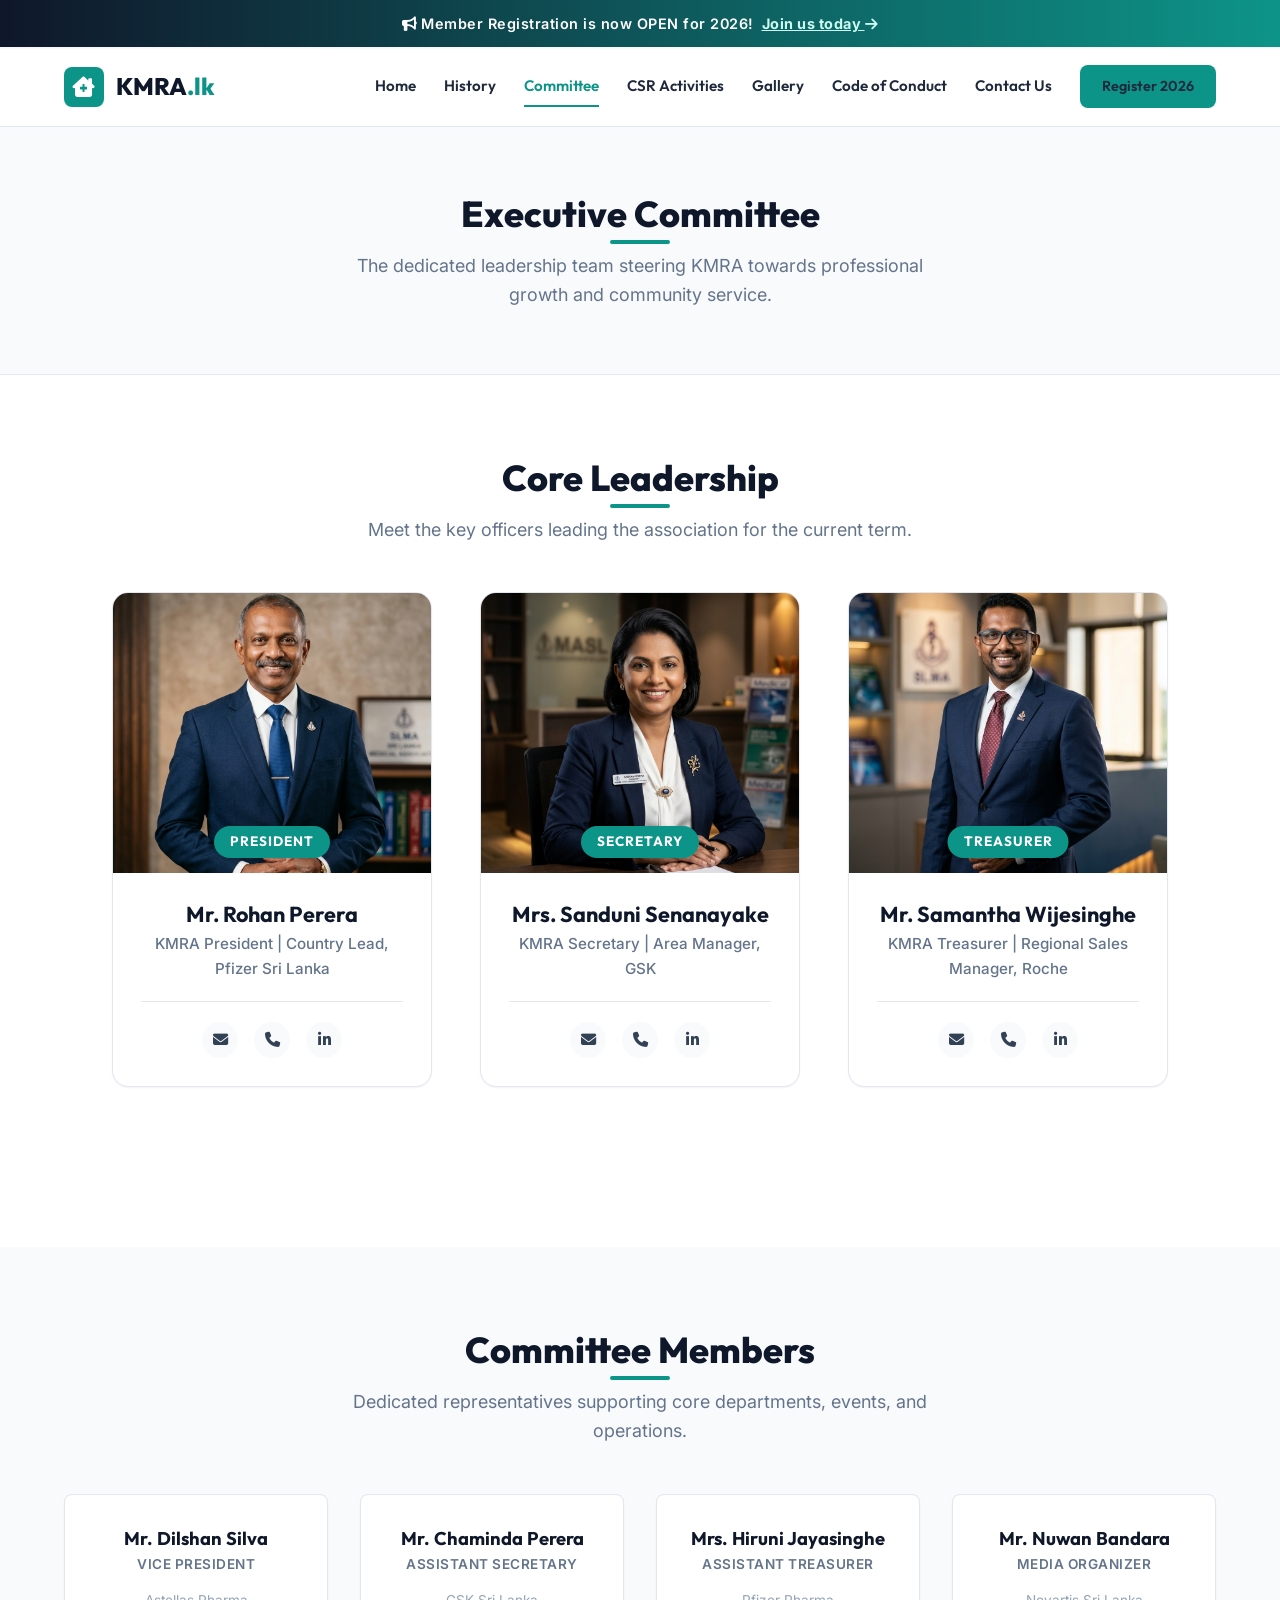
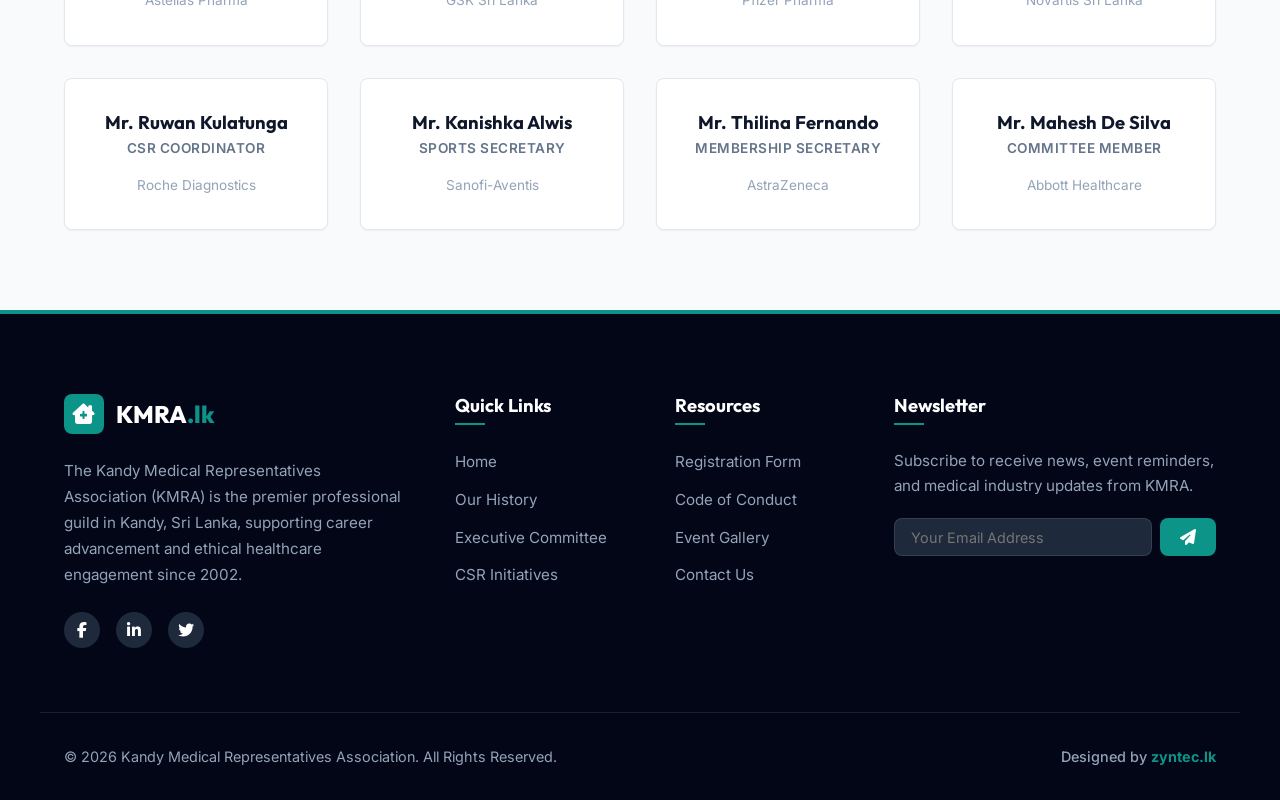
==== committee.html @ 83ea038f "initial upload" ====
<!DOCTYPE html>
<html lang="en">
<head>
  <meta charset="UTF-8">
  <meta name="viewport" content="width=device-width, initial-scale=1.0">
  <title>Executive Committee | Kandy Medical Representatives Association (KMRA)</title>
  <meta name="description" content="Meet the Executive Committee of the Kandy Medical Representatives Association (KMRA). Core leadership and committee members guiding our professional collective in 2026.">
  <!-- Stylesheets -->
  <link rel="stylesheet" href="css/style.css">
  <!-- FontAwesome Icons -->
  <link rel="stylesheet" href="https://cdnjs.cloudflare.com/ajax/libs/font-awesome/6.4.0/css/all.min.css">
</head>
<body>

  <!-- Top Announcement Banner -->
  <div class="announcement-banner">
    <span><i class="fa-solid fa-bullhorn"></i> Member Registration is now OPEN for 2026!</span>
    <a href="register.html">Join us today <i class="fa-solid fa-arrow-right"></i></a>
  </div>

  <!-- Global Header -->
  <header class="main-header">
    <div class="container header-container">
      <a href="index.html" class="logo" id="headerLogo">
        <div class="logo-icon">
          <i class="fa-solid fa-house-chimney-medical"></i>
        </div>
        <div class="logo-text">KMRA<span>.lk</span></div>
      </a>

      <!-- Desktop & Mobile Menu -->
      <button class="mobile-toggle" aria-label="Toggle Menu">
        <span></span>
        <span></span>
        <span></span>
      </button>

      <nav>
        <ul class="nav-links">
          <li><a href="index.html">Home</a></li>
          <li><a href="history.html">History</a></li>
          <li><a href="committee.html">Committee</a></li>
          <li><a href="csr.html">CSR Activities</a></li>
          <li><a href="gallery.html">Gallery</a></li>
          <li><a href="conduct.html">Code of Conduct</a></li>
          <li><a href="contact.html">Contact Us</a></li>
          <li><a href="register.html" class="btn btn-primary" style="padding: 0.5rem 1.25rem; font-size: 0.9rem;">Register 2026</a></li>
        </ul>
      </nav>
    </div>
  </header>

  <!-- Page Title Banner -->
  <section class="section section-bg" style="padding: 4rem 0; border-bottom: 1px solid var(--neutral-border);">
    <div class="container text-center reveal">
      <h1 class="section-title">Executive Committee</h1>
      <p class="section-subtitle" style="margin-bottom: 0;">The dedicated leadership team steering KMRA towards professional growth and community service.</p>
    </div>
  </section>

  <!-- Leadership Row (President, Secretary, Treasurer) -->
  <section class="section">
    <div class="container">
      <div class="text-center reveal">
        <h2 class="section-title">Core Leadership</h2>
        <p class="section-subtitle">Meet the key officers leading the association for the current term.</p>
      </div>

      <div class="leadership-row">
        <!-- President Card -->
        <div class="profile-card reveal">
          <div class="profile-img-container">
            <img src="images/president.png" alt="Mr. Rohan Perera - KMRA President">
            <span class="profile-role-badge">President</span>
          </div>
          <div class="profile-info">
            <h3 class="profile-name">Mr. Rohan Perera</h3>
            <p class="profile-title">KMRA President | Country Lead, Pfizer Sri Lanka</p>
            <div class="profile-contact-links">
              <a href="mailto:president@kmra.lk" aria-label="Email President"><i class="fa-solid fa-envelope"></i></a>
              <a href="tel:+94812345671" aria-label="Phone President"><i class="fa-solid fa-phone"></i></a>
              <a href="#" aria-label="LinkedIn President"><i class="fa-brands fa-linkedin-in"></i></a>
            </div>
          </div>
        </div>

        <!-- Secretary Card -->
        <div class="profile-card reveal" style="transition-delay: 0.15s;">
          <div class="profile-img-container">
            <img src="images/secretary.png" alt="Mrs. Sanduni Senanayake - KMRA Secretary">
            <span class="profile-role-badge">Secretary</span>
          </div>
          <div class="profile-info">
            <h3 class="profile-name">Mrs. Sanduni Senanayake</h3>
            <p class="profile-title">KMRA Secretary | Area Manager, GSK</p>
            <div class="profile-contact-links">
              <a href="mailto:secretary@kmra.lk" aria-label="Email Secretary"><i class="fa-solid fa-envelope"></i></a>
              <a href="tel:+94812345672" aria-label="Phone Secretary"><i class="fa-solid fa-phone"></i></a>
              <a href="#" aria-label="LinkedIn Secretary"><i class="fa-brands fa-linkedin-in"></i></a>
            </div>
          </div>
        </div>

        <!-- Treasurer Card -->
        <div class="profile-card reveal" style="transition-delay: 0.3s;">
          <div class="profile-img-container">
            <img src="images/treasurer.png" alt="Mr. Samantha Wijesinghe - KMRA Treasurer">
            <span class="profile-role-badge">Treasurer</span>
          </div>
          <div class="profile-info">
            <h3 class="profile-name">Mr. Samantha Wijesinghe</h3>
            <p class="profile-title">KMRA Treasurer | Regional Sales Manager, Roche</p>
            <div class="profile-contact-links">
              <a href="mailto:treasurer@kmra.lk" aria-label="Email Treasurer"><i class="fa-solid fa-envelope"></i></a>
              <a href="tel:+94812345673" aria-label="Phone Treasurer"><i class="fa-solid fa-phone"></i></a>
              <a href="#" aria-label="LinkedIn Treasurer"><i class="fa-brands fa-linkedin-in"></i></a>
            </div>
          </div>
        </div>
      </div>
    </div>
  </section>

  <!-- Committee Members Grid -->
  <section class="section section-bg">
    <div class="container">
      <div class="text-center reveal">
        <h2 class="section-title">Committee Members</h2>
        <p class="section-subtitle">Dedicated representatives supporting core departments, events, and operations.</p>
      </div>

      <div class="committee-grid">
        <!-- Card 1 -->
        <div class="committee-card reveal">
          <h4>Mr. Dilshan Silva</h4>
          <p>Vice President</p>
          <span class="c-company">Astellas Pharma</span>
        </div>
        <!-- Card 2 -->
        <div class="committee-card reveal" style="transition-delay: 0.05s;">
          <h4>Mr. Chaminda Perera</h4>
          <p>Assistant Secretary</p>
          <span class="c-company">GSK Sri Lanka</span>
        </div>
        <!-- Card 3 -->
        <div class="committee-card reveal" style="transition-delay: 0.1s;">
          <h4>Mrs. Hiruni Jayasinghe</h4>
          <p>Assistant Treasurer</p>
          <span class="c-company">Pfizer Pharma</span>
        </div>
        <!-- Card 4 -->
        <div class="committee-card reveal" style="transition-delay: 0.15s;">
          <h4>Mr. Nuwan Bandara</h4>
          <p>Media Organizer</p>
          <span class="c-company">Novartis Sri Lanka</span>
        </div>
        <!-- Card 5 -->
        <div class="committee-card reveal" style="transition-delay: 0.2s;">
          <h4>Mr. Ruwan Kulatunga</h4>
          <p>CSR Coordinator</p>
          <span class="c-company">Roche Diagnostics</span>
        </div>
        <!-- Card 6 -->
        <div class="committee-card reveal" style="transition-delay: 0.25s;">
          <h4>Mr. Kanishka Alwis</h4>
          <p>Sports Secretary</p>
          <span class="c-company">Sanofi-Aventis</span>
        </div>
        <!-- Card 7 -->
        <div class="committee-card reveal" style="transition-delay: 0.3s;">
          <h4>Mr. Thilina Fernando</h4>
          <p>Membership Secretary</p>
          <span class="c-company">AstraZeneca</span>
        </div>
        <!-- Card 8 -->
        <div class="committee-card reveal" style="transition-delay: 0.35s;">
          <h4>Mr. Mahesh De Silva</h4>
          <p>Committee Member</p>
          <span class="c-company">Abbott Healthcare</span>
        </div>
      </div>
    </div>
  </section>

  <!-- Global Footer -->
  <footer class="main-footer">
    <div class="container footer-grid">
      <div class="footer-about">
        <a href="index.html" class="logo">
          <div class="logo-icon">
            <i class="fa-solid fa-house-chimney-medical"></i>
          </div>
          <div class="logo-text">KMRA<span>.lk</span></div>
        </a>
        <p>The Kandy Medical Representatives Association (KMRA) is the premier professional guild in Kandy, Sri Lanka, supporting career advancement and ethical healthcare engagement since 2002.</p>
        <div class="social-links">
          <a href="#" aria-label="Facebook"><i class="fa-brands fa-facebook-f"></i></a>
          <a href="#" aria-label="LinkedIn"><i class="fa-brands fa-linkedin-in"></i></a>
          <a href="#" aria-label="Twitter"><i class="fa-brands fa-twitter"></i></a>
        </div>
      </div>

      <div class="footer-section">
        <h4 class="footer-heading">Quick Links</h4>
        <ul class="footer-links">
          <li><a href="index.html">Home</a></li>
          <li><a href="history.html">Our History</a></li>
          <li><a href="committee.html">Executive Committee</a></li>
          <li><a href="csr.html">CSR Initiatives</a></li>
        </ul>
      </div>

      <div class="footer-section">
        <h4 class="footer-heading">Resources</h4>
        <ul class="footer-links">
          <li><a href="register.html">Registration Form</a></li>
          <li><a href="conduct.html">Code of Conduct</a></li>
          <li><a href="gallery.html">Event Gallery</a></li>
          <li><a href="contact.html">Contact Us</a></li>
        </ul>
      </div>

      <div class="footer-newsletter">
        <h4 class="footer-heading">Newsletter</h4>
        <p>Subscribe to receive news, event reminders, and medical industry updates from KMRA.</p>
        <form id="newsletterForm" class="newsletter-form">
          <input type="email" placeholder="Your Email Address" required aria-label="Email Address">
          <button type="submit" aria-label="Subscribe"><i class="fa-solid fa-paper-plane"></i></button>
        </form>
      </div>
    </div>

    <div class="container footer-bottom">
      <p>&copy; 2026 Kandy Medical Representatives Association. All Rights Reserved.</p>
      <div class="designer-credit">
        Designed by <a href="https://zyntec.lk" target="_blank" rel="noopener noreferrer">zyntec.lk</a>
      </div>
    </div>
  </footer>

  <!-- Scripts -->
  <script src="js/main.js"></script>
</body>
</html>
---- css/style.css ----
/* ==========================================================================
   KMRA GLOBAL STYLESHEET (css/style.css)
   ========================================================================== */

/* 1. Google Fonts & Variables */
@import url('https://fonts.googleapis.com/css2?family=Inter:wght@300;400;500;600;700&family=Outfit:wght@400;500;600;700;800&display=swap');

:root {
  /* Color Tokens */
  --primary-navy: #0f172a;
  --primary-navy-light: #1e293b;
  --primary-navy-dark: #020617;
  --accent-teal: #0d9488;
  --accent-teal-hover: #0f766e;
  --accent-teal-light: #f0fdfa;
  --accent-teal-medium: #ccfbf1;
  --neutral-slate-dark: #334155;
  --neutral-slate-medium: #64748b;
  --neutral-slate-light: #94a3b8;
  --neutral-slate-bg: #f8fafc;
  --neutral-border: #e2e8f0;
  --white: #ffffff;
  --error: #ef4444;
  --success: #10b981;

  /* Typography */
  --font-heading: 'Outfit', -apple-system, BlinkMacSystemFont, "Segoe UI", Roboto, sans-serif;
  --font-body: 'Inter', -apple-system, BlinkMacSystemFont, "Segoe UI", Roboto, sans-serif;

  /* Shadow & Transitions */
  --shadow-sm: 0 1px 2px 0 rgba(0, 0, 0, 0.05);
  --shadow-md: 0 4px 6px -1px rgba(0, 0, 0, 0.1), 0 2px 4px -2px rgba(0, 0, 0, 0.1);
  --shadow-lg: 0 10px 15px -3px rgba(0, 0, 0, 0.1), 0 4px 6px -4px rgba(0, 0, 0, 0.1);
  --shadow-xl: 0 20px 25px -5px rgba(0, 0, 0, 0.1), 0 8px 10px -6px rgba(0, 0, 0, 0.1);
  --shadow-teal: 0 10px 15px -3px rgba(13, 148, 136, 0.15);
  --transition-fast: 0.2s cubic-bezier(0.4, 0, 0.2, 1);
  --transition-normal: 0.3s cubic-bezier(0.4, 0, 0.2, 1);
  --transition-slow: 0.5s cubic-bezier(0.4, 0, 0.2, 1);

  /* Layout */
  --max-width: 1200px;
  --header-height: 80px;
  --border-radius-sm: 0.375rem;
  --border-radius-md: 0.5rem;
  --border-radius-lg: 1rem;
  --border-radius-xl: 1.5rem;
}

/* 2. Resets & Base Styles */
*, *::before, *::after {
  box-sizing: border-box;
  margin: 0;
  padding: 0;
}

html {
  scroll-behavior: smooth;
  font-size: 16px;
  -webkit-text-size-adjust: 100%;
}

body {
  font-family: var(--font-body);
  color: var(--neutral-slate-dark);
  background-color: var(--white);
  line-height: 1.6;
  overflow-x: hidden;
}

h1, h2, h3, h4, h5, h6 {
  font-family: var(--font-heading);
  color: var(--primary-navy);
  font-weight: 700;
  line-height: 1.25;
}

a {
  color: inherit;
  text-decoration: none;
  transition: var(--transition-fast);
}

img {
  max-width: 100%;
  height: auto;
  display: block;
}

button, input, select, textarea {
  font-family: inherit;
  font-size: inherit;
  outline: none;
}

/* 3. Utility Classes */
.container {
  width: 100%;
  max-width: var(--max-width);
  margin-left: auto;
  margin-right: auto;
  padding-left: 1.5rem;
  padding-right: 1.5rem;
}

.section {
  padding: 5rem 0;
}

.section-bg {
  background-color: var(--neutral-slate-bg);
}

.text-center { text-align: center; }

.section-title {
  font-size: 2.25rem;
  font-weight: 800;
  margin-bottom: 1rem;
  position: relative;
  display: inline-block;
}

.section-title::after {
  content: '';
  position: absolute;
  bottom: -8px;
  left: 50%;
  transform: translateX(-50%);
  width: 60px;
  height: 4px;
  background-color: var(--accent-teal);
  border-radius: 2px;
}

.section-title.align-left {
  text-align: left;
  display: block;
}

.section-title.align-left::after {
  left: 0;
  transform: none;
}

.section-subtitle {
  font-size: 1.125rem;
  color: var(--neutral-slate-medium);
  max-width: 600px;
  margin: 0 auto 3rem;
  font-weight: 400;
}

.text-accent {
  color: var(--accent-teal);
}

/* Buttons */
.btn {
  display: inline-flex;
  align-items: center;
  justify-content: center;
  padding: 0.75rem 1.75rem;
  font-weight: 600;
  border-radius: var(--border-radius-md);
  border: 2px solid transparent;
  cursor: pointer;
  transition: all var(--transition-normal);
  font-family: var(--font-heading);
}

.btn-primary {
  background-color: var(--accent-teal);
  color: var(--white);
}

.btn-primary:hover {
  background-color: var(--accent-teal-hover);
  transform: translateY(-2px);
  box-shadow: var(--shadow-teal);
}

.btn-secondary {
  background-color: transparent;
  border-color: var(--accent-teal);
  color: var(--accent-teal);
}

.btn-secondary:hover {
  background-color: var(--accent-teal);
  color: var(--white);
  transform: translateY(-2px);
}

.btn-outline {
  background-color: transparent;
  border-color: var(--neutral-border);
  color: var(--primary-navy-light);
}

.btn-outline:hover {
  border-color: var(--accent-teal);
  color: var(--accent-teal);
  transform: translateY(-2px);
}

/* 4. Global Announcement Banner */
.announcement-banner {
  background: linear-gradient(90deg, var(--primary-navy) 0%, var(--accent-teal) 100%);
  color: var(--white);
  padding: 0.75rem 1.5rem;
  text-align: center;
  font-size: 0.9rem;
  font-weight: 600;
  position: relative;
  z-index: 1001;
  letter-spacing: 0.5px;
  box-shadow: var(--shadow-sm);
  display: flex;
  justify-content: center;
  align-items: center;
  gap: 0.5rem;
}

.announcement-banner a {
  text-decoration: underline;
  color: var(--accent-teal-medium);
  font-weight: 700;
  transition: opacity var(--transition-fast);
}

.announcement-banner a:hover {
  opacity: 0.85;
}

/* 5. Global Header & Navigation */
.main-header {
  height: var(--header-height);
  background-color: rgba(255, 255, 255, 0.85);
  backdrop-filter: blur(12px);
  -webkit-backdrop-filter: blur(12px);
  border-bottom: 1px solid var(--neutral-border);
  position: sticky;
  top: 0;
  z-index: 1000;
  transition: all var(--transition-normal);
}

.main-header.scrolled {
  height: 70px;
  background-color: rgba(255, 255, 255, 0.95);
  box-shadow: var(--shadow-md);
}

.header-container {
  display: flex;
  justify-content: space-between;
  align-items: center;
  height: 100%;
}

.logo {
  display: flex;
  align-items: center;
  gap: 0.75rem;
  font-family: var(--font-heading);
  font-weight: 800;
  font-size: 1.5rem;
  color: var(--primary-navy);
}

.logo-icon {
  background-color: var(--accent-teal);
  color: var(--white);
  width: 40px;
  height: 40px;
  border-radius: var(--border-radius-md);
  display: flex;
  align-items: center;
  justify-content: center;
  font-size: 1.25rem;
}

.logo-text span {
  color: var(--accent-teal);
}

.nav-links {
  display: flex;
  align-items: center;
  list-style: none;
  gap: 1.75rem;
  height: 100%;
}

.nav-links li {
  height: 100%;
  display: flex;
  align-items: center;
}

.nav-links a {
  font-family: var(--font-heading);
  font-weight: 600;
  color: var(--primary-navy-light);
  font-size: 0.95rem;
  position: relative;
  padding: 0.5rem 0;
}

.nav-links a:hover,
.nav-links a.active {
  color: var(--accent-teal);
}

.nav-links a::after {
  content: '';
  position: absolute;
  bottom: 0;
  left: 0;
  width: 0;
  height: 2px;
  background-color: var(--accent-teal);
  transition: width var(--transition-normal);
}

.nav-links a:hover::after,
.nav-links a.active::after {
  width: 100%;
}

/* Mobile Nav Styles */
.mobile-toggle {
  display: none;
  background: none;
  border: none;
  cursor: pointer;
  flex-direction: column;
  justify-content: space-between;
  width: 24px;
  height: 18px;
  z-index: 1002;
}

.mobile-toggle span {
  display: block;
  height: 2px;
  width: 100%;
  background-color: var(--primary-navy);
  border-radius: 1px;
  transition: all var(--transition-normal);
}

/* 6. Global Footer */
.main-footer {
  background-color: var(--primary-navy-dark);
  color: var(--neutral-slate-light);
  padding: 5rem 0 2rem;
  border-top: 4px solid var(--accent-teal);
}

.footer-grid {
  display: grid;
  grid-template-columns: 2fr 1fr 1fr 1.5fr;
  gap: 3rem;
  margin-bottom: 4rem;
}

.footer-about .logo {
  color: var(--white);
  margin-bottom: 1.5rem;
}

.footer-about p {
  line-height: 1.7;
  font-size: 0.95rem;
  margin-bottom: 1.5rem;
}

.footer-heading {
  color: var(--white);
  font-size: 1.15rem;
  margin-bottom: 1.5rem;
  position: relative;
  padding-bottom: 0.5rem;
}

.footer-heading::after {
  content: '';
  position: absolute;
  left: 0;
  bottom: 0;
  width: 30px;
  height: 2px;
  background-color: var(--accent-teal);
}

.footer-links {
  list-style: none;
}

.footer-links li {
  margin-bottom: 0.75rem;
}

.footer-links a {
  font-size: 0.95rem;
}

.footer-links a:hover {
  color: var(--white);
  padding-left: 5px;
}

.footer-contact li {
  display: flex;
  align-items: flex-start;
  gap: 0.75rem;
  margin-bottom: 1rem;
  font-size: 0.95rem;
}

.footer-contact li i {
  color: var(--accent-teal);
  margin-top: 4px;
}

.footer-newsletter p {
  font-size: 0.95rem;
  margin-bottom: 1.25rem;
}

.newsletter-form {
  display: flex;
  gap: 0.5rem;
}

.newsletter-form input {
  flex: 1;
  background-color: var(--primary-navy-light);
  border: 1px solid rgba(255, 255, 255, 0.1);
  color: var(--white);
  padding: 0.6rem 1rem;
  border-radius: var(--border-radius-md);
  font-size: 0.9rem;
}

.newsletter-form button {
  background-color: var(--accent-teal);
  border: none;
  color: var(--white);
  padding: 0 1.25rem;
  border-radius: var(--border-radius-md);
  cursor: pointer;
  transition: background-color var(--transition-fast);
}

.newsletter-form button:hover {
  background-color: var(--accent-teal-hover);
}

.footer-bottom {
  border-top: 1px solid rgba(255, 255, 255, 0.1);
  padding-top: 2rem;
  display: flex;
  justify-content: space-between;
  align-items: center;
  flex-wrap: wrap;
  gap: 1rem;
  font-size: 0.9rem;
}

.social-links {
  display: flex;
  gap: 1rem;
}

.social-links a {
  background-color: var(--primary-navy-light);
  color: var(--white);
  width: 36px;
  height: 36px;
  border-radius: 50%;
  display: flex;
  align-items: center;
  justify-content: center;
  transition: all var(--transition-fast);
}

.social-links a:hover {
  background-color: var(--accent-teal);
  transform: translateY(-3px);
}

.designer-credit {
  color: var(--neutral-slate-light);
  font-weight: 500;
}

.designer-credit a {
  color: var(--accent-teal);
  font-weight: 700;
  text-decoration: none;
}

.designer-credit a:hover {
  text-decoration: underline;
}

/* 7. Home Page Specific Styles */
/* Hero Section */
.hero {
  background: radial-gradient(circle at top right, var(--accent-teal-light) 0%, var(--white) 60%);
  padding: 6rem 0;
  overflow: hidden;
  position: relative;
}

.hero-grid {
  display: grid;
  grid-template-columns: 1.1fr 0.9fr;
  gap: 4rem;
  align-items: center;
}

.hero-content h1 {
  font-size: 3.5rem;
  font-weight: 800;
  line-height: 1.15;
  margin-bottom: 1.5rem;
}

.hero-content p {
  font-size: 1.25rem;
  color: var(--neutral-slate-medium);
  margin-bottom: 2.5rem;
  line-height: 1.6;
}

.hero-buttons {
  display: flex;
  gap: 1rem;
}

.hero-image-wrapper {
  position: relative;
  z-index: 1;
}

.hero-image-wrapper::before {
  content: '';
  position: absolute;
  top: 10%;
  left: 10%;
  width: 100%;
  height: 100%;
  background-color: var(--accent-teal-light);
  border-radius: var(--border-radius-xl);
  z-index: -1;
  transform: rotate(3deg);
}

.hero-image {
  border-radius: var(--border-radius-xl);
  box-shadow: var(--shadow-xl);
  border: 1px solid var(--neutral-border);
}

/* Stats Section */
.stats {
  background: linear-gradient(135deg, var(--primary-navy) 0%, var(--primary-navy-light) 100%);
  color: var(--white);
  padding: 4rem 0;
}

.stats-grid {
  display: grid;
  grid-template-columns: repeat(4, 1fr);
  gap: 2rem;
}

.stat-item {
  text-align: center;
  padding: 1.5rem;
}

.stat-number {
  font-family: var(--font-heading);
  font-size: 3.5rem;
  font-weight: 800;
  color: var(--accent-teal);
  margin-bottom: 0.5rem;
  display: block;
}

.stat-label {
  font-size: 1rem;
  color: var(--neutral-slate-light);
  font-weight: 500;
  text-transform: uppercase;
  letter-spacing: 1px;
}

/* Welcome Intro */
.welcome-section {
  text-align: center;
}

.welcome-content {
  max-width: 800px;
  margin: 0 auto;
  font-size: 1.15rem;
  line-height: 1.8;
  color: var(--neutral-slate-medium);
}

/* Quick Features */
.features-grid {
  display: grid;
  grid-template-columns: repeat(3, 1fr);
  gap: 2rem;
  margin-top: 2rem;
}

.feature-card {
  background-color: var(--white);
  border: 1px solid var(--neutral-border);
  padding: 2.5rem 2rem;
  border-radius: var(--border-radius-lg);
  box-shadow: var(--shadow-sm);
  transition: all var(--transition-normal);
}

.feature-card:hover {
  transform: translateY(-5px);
  box-shadow: var(--shadow-lg);
  border-color: var(--accent-teal);
}

.feature-icon {
  background-color: var(--accent-teal-light);
  color: var(--accent-teal);
  width: 60px;
  height: 60px;
  border-radius: var(--border-radius-md);
  display: flex;
  align-items: center;
  justify-content: center;
  font-size: 1.75rem;
  margin-bottom: 1.5rem;
}

.feature-card h3 {
  font-size: 1.35rem;
  margin-bottom: 1rem;
}

.feature-card p {
  color: var(--neutral-slate-medium);
  font-size: 0.95rem;
}

/* Section Teasers */
.teasers-grid {
  display: grid;
  grid-template-columns: repeat(2, 1fr);
  gap: 3rem;
}

.teaser-card {
  background-color: var(--white);
  border-radius: var(--border-radius-lg);
  overflow: hidden;
  box-shadow: var(--shadow-md);
  border: 1px solid var(--neutral-border);
  display: flex;
  flex-direction: column;
}

.teaser-img-placeholder {
  height: 220px;
  position: relative;
  display: flex;
  align-items: center;
  justify-content: center;
  overflow: hidden;
}

.teaser-img-placeholder svg {
  width: 100%;
  height: 100%;
}

.teaser-content {
  padding: 2rem;
  flex: 1;
  display: flex;
  flex-direction: column;
  justify-content: space-between;
}

.teaser-content h3 {
  font-size: 1.5rem;
  margin-bottom: 1rem;
}

.teaser-content p {
  color: var(--neutral-slate-medium);
  margin-bottom: 1.5rem;
  font-size: 1rem;
}

/* 8. History Page Styles */
/* Mission & Vision Section */
.mission-vision-grid {
  display: grid;
  grid-template-columns: 1fr 1fr;
  gap: 3rem;
  margin-bottom: 5rem;
}

.mv-card {
  background-color: var(--white);
  border-top: 5px solid var(--accent-teal);
  padding: 3rem;
  border-radius: var(--border-radius-lg);
  box-shadow: var(--shadow-md);
  position: relative;
}

.mv-card.vision-card {
  border-top-color: var(--primary-navy);
}

.mv-icon {
  position: absolute;
  top: -25px;
  right: 40px;
  width: 50px;
  height: 50px;
  background-color: var(--accent-teal);
  color: var(--white);
  border-radius: 50%;
  display: flex;
  align-items: center;
  justify-content: center;
  font-size: 1.25rem;
  box-shadow: var(--shadow-md);
}

.vision-card .mv-icon {
  background-color: var(--primary-navy);
}

.mv-card h3 {
  font-size: 1.75rem;
  margin-bottom: 1.25rem;
}

.mv-card p {
  color: var(--neutral-slate-medium);
  font-size: 1.05rem;
  line-height: 1.7;
}

/* Timeline Components */
.timeline-section {
  position: relative;
  max-width: 800px;
  margin: 0 auto;
  padding: 2rem 0;
}

.timeline-section::before {
  content: '';
  position: absolute;
  top: 0;
  bottom: 0;
  left: 50%;
  transform: translateX(-50%);
  width: 4px;
  background-color: var(--accent-teal-light);
  border-radius: 2px;
}

.timeline-item {
  position: relative;
  width: 50%;
  padding: 2rem 3rem;
  box-sizing: border-box;
}

.timeline-item:nth-child(odd) {
  left: 0;
  text-align: right;
}

.timeline-item:nth-child(even) {
  left: 50%;
  text-align: left;
}

.timeline-badge {
  position: absolute;
  top: 2.5rem;
  width: 20px;
  height: 20px;
  background-color: var(--white);
  border: 4px solid var(--accent-teal);
  border-radius: 50%;
  z-index: 2;
}

.timeline-item:nth-child(odd) .timeline-badge {
  right: -10px;
}

.timeline-item:nth-child(even) .timeline-badge {
  left: -10px;
}

.timeline-panel {
  background-color: var(--white);
  padding: 1.75rem;
  border-radius: var(--border-radius-lg);
  box-shadow: var(--shadow-md);
  border: 1px solid var(--neutral-border);
  transition: all var(--transition-normal);
}

.timeline-panel:hover {
  transform: translateY(-3px);
  border-color: var(--accent-teal);
  box-shadow: var(--shadow-lg);
}

.timeline-year {
  display: inline-block;
  background-color: var(--accent-teal-light);
  color: var(--accent-teal);
  font-family: var(--font-heading);
  font-weight: 800;
  padding: 0.25rem 0.75rem;
  border-radius: var(--border-radius-sm);
  font-size: 1.15rem;
  margin-bottom: 0.75rem;
}

.timeline-panel h4 {
  font-size: 1.25rem;
  margin-bottom: 0.5rem;
}

.timeline-panel p {
  color: var(--neutral-slate-medium);
  font-size: 0.95rem;
  line-height: 1.6;
}

/* 9. Committee Page Styles */
/* Leadership cards */
.leadership-row {
  display: flex;
  justify-content: center;
  gap: 3rem;
  margin-bottom: 5rem;
  flex-wrap: wrap;
}

.profile-card {
  background-color: var(--white);
  border: 1px solid var(--neutral-border);
  border-radius: var(--border-radius-lg);
  overflow: hidden;
  box-shadow: var(--shadow-sm);
  transition: all var(--transition-normal);
  width: 320px;
  text-align: center;
}

.profile-card:hover {
  transform: translateY(-5px);
  box-shadow: var(--shadow-xl);
  border-color: var(--accent-teal);
}

.profile-img-container {
  height: 280px;
  overflow: hidden;
  position: relative;
  background-color: var(--neutral-slate-bg);
}

.profile-img-container img {
  width: 100%;
  height: 100%;
  object-fit: cover;
  transition: transform var(--transition-slow);
}

.profile-card:hover .profile-img-container img {
  transform: scale(1.05);
}

.profile-role-badge {
  position: absolute;
  bottom: 15px;
  left: 50%;
  transform: translateX(-50%);
  background-color: var(--accent-teal);
  color: var(--white);
  font-family: var(--font-heading);
  font-weight: 700;
  font-size: 0.85rem;
  padding: 0.35rem 1rem;
  border-radius: 50px;
  text-transform: uppercase;
  letter-spacing: 1px;
  box-shadow: var(--shadow-md);
}

.profile-info {
  padding: 1.75rem;
}

.profile-name {
  font-size: 1.35rem;
  font-weight: 700;
  margin-bottom: 0.25rem;
}

.profile-title {
  color: var(--neutral-slate-medium);
  font-size: 0.95rem;
  margin-bottom: 1.25rem;
  font-weight: 500;
}

.profile-contact-links {
  display: flex;
  justify-content: center;
  gap: 1rem;
  border-top: 1px solid var(--neutral-border);
  padding-top: 1.25rem;
}

.profile-contact-links a {
  width: 36px;
  height: 36px;
  background-color: var(--neutral-slate-bg);
  border-radius: 50%;
  display: flex;
  align-items: center;
  justify-content: center;
  color: var(--neutral-slate-dark);
  font-size: 0.95rem;
}

.profile-contact-links a:hover {
  background-color: var(--accent-teal);
  color: var(--white);
}

/* Regular Committee Members */
.committee-section-title {
  border-top: 1px solid var(--neutral-border);
  padding-top: 4rem;
  margin-bottom: 3rem;
}

.committee-grid {
  display: grid;
  grid-template-columns: repeat(4, 1fr);
  gap: 2rem;
}

.committee-card {
  background-color: var(--white);
  border: 1px solid var(--neutral-border);
  padding: 2rem 1.5rem;
  border-radius: var(--border-radius-md);
  text-align: center;
  box-shadow: var(--shadow-sm);
  transition: all var(--transition-normal);
}

.committee-card:hover {
  border-color: var(--accent-teal);
  box-shadow: var(--shadow-md);
  transform: translateY(-2px);
}

.committee-card h4 {
  font-size: 1.15rem;
  margin-bottom: 0.25rem;
}

.committee-card p {
  color: var(--neutral-slate-medium);
  font-size: 0.85rem;
  font-weight: 600;
  text-transform: uppercase;
  letter-spacing: 0.5px;
  margin-bottom: 0.75rem;
}

.committee-card .c-company {
  color: var(--neutral-slate-light);
  font-size: 0.85rem;
  font-weight: 400;
  text-transform: none;
  letter-spacing: 0;
}

/* 10. Registration Page Styles */
.reg-instruction-box {
  background-color: var(--white);
  border-left: 4px solid var(--accent-teal);
  padding: 2rem 2.5rem;
  border-radius: var(--border-radius-md);
  box-shadow: var(--shadow-md);
  margin-bottom: 3.5rem;
}

.reg-instruction-box h3 {
  margin-bottom: 1rem;
}

.reg-instruction-box ul {
  padding-left: 1.5rem;
  margin-bottom: 1.5rem;
}

.reg-instruction-box li {
  margin-bottom: 0.5rem;
}

.form-iframe-container {
  position: relative;
  width: 100%;
  max-width: 850px;
  margin: 0 auto;
  background-color: var(--white);
  border: 1px solid var(--neutral-border);
  border-radius: var(--border-radius-lg);
  box-shadow: var(--shadow-lg);
  overflow: hidden;
  min-height: 800px;
}

.form-iframe-container iframe {
  width: 100%;
  height: 800px;
  border: none;
  display: block;
}

.iframe-fallback {
  padding: 4rem 2rem;
  text-align: center;
}

.iframe-fallback-icon {
  font-size: 3rem;
  color: var(--accent-teal);
  margin-bottom: 1.5rem;
}

.iframe-fallback h4 {
  font-size: 1.5rem;
  margin-bottom: 1rem;
}

.iframe-fallback p {
  color: var(--neutral-slate-medium);
  max-width: 500px;
  margin: 0 auto 2rem;
}

/* 11. CSR Activities Page Styles */
.csr-grid {
  display: grid;
  grid-template-columns: repeat(2, 1fr);
  gap: 3rem;
}

.csr-card {
  background-color: var(--white);
  border-radius: var(--border-radius-lg);
  overflow: hidden;
  box-shadow: var(--shadow-md);
  border: 1px solid var(--neutral-border);
  display: flex;
  flex-direction: column;
  transition: all var(--transition-normal);
}

.csr-card:hover {
  transform: translateY(-5px);
  box-shadow: var(--shadow-xl);
  border-color: var(--accent-teal);
}

.csr-img-box {
  height: 260px;
  overflow: hidden;
  background-color: var(--neutral-slate-bg);
}

.csr-img-box img {
  width: 100%;
  height: 100%;
  object-fit: cover;
  transition: transform var(--transition-slow);
}

.csr-card:hover .csr-img-box img {
  transform: scale(1.05);
}

.csr-info {
  padding: 2.25rem;
  flex: 1;
  display: flex;
  flex-direction: column;
  justify-content: space-between;
}

.csr-meta {
  display: flex;
  gap: 1.5rem;
  font-size: 0.85rem;
  color: var(--neutral-slate-medium);
  margin-bottom: 0.75rem;
  font-weight: 500;
}

.csr-meta span {
  display: flex;
  align-items: center;
  gap: 0.4rem;
}

.csr-meta i {
  color: var(--accent-teal);
}

.csr-info h3 {
  font-size: 1.5rem;
  margin-bottom: 1rem;
}

.csr-info p {
  color: var(--neutral-slate-medium);
  font-size: 0.95rem;
  line-height: 1.6;
  margin-bottom: 1.5rem;
}

.csr-impact-badge {
  display: inline-flex;
  align-items: center;
  gap: 0.5rem;
  background-color: var(--accent-teal-light);
  color: var(--accent-teal);
  padding: 0.5rem 1rem;
  border-radius: var(--border-radius-sm);
  font-size: 0.9rem;
  font-weight: 700;
  align-self: flex-start;
}

/* 12. Contact Us Page Styles */
.contact-layout {
  display: grid;
  grid-template-columns: 1fr 1.5fr;
  gap: 4rem;
}

.contacts-sidebar {
  display: flex;
  flex-direction: column;
  gap: 2.5rem;
}

.contact-card-executive {
  background-color: var(--white);
  border: 1px solid var(--neutral-border);
  padding: 2rem;
  border-radius: var(--border-radius-lg);
  box-shadow: var(--shadow-sm);
  position: relative;
  overflow: hidden;
}

.contact-card-executive::before {
  content: '';
  position: absolute;
  top: 0;
  left: 0;
  width: 4px;
  height: 100%;
  background-color: var(--accent-teal);
}

.contact-card-executive h4 {
  font-size: 1.25rem;
  margin-bottom: 0.25rem;
}

.contact-card-executive .c-role {
  color: var(--accent-teal);
  font-family: var(--font-heading);
  font-weight: 700;
  font-size: 0.85rem;
  text-transform: uppercase;
  letter-spacing: 0.5px;
  display: block;
  margin-bottom: 1.25rem;
}

.contact-details-list {
  list-style: none;
}

.contact-details-list li {
  display: flex;
  align-items: center;
  gap: 0.75rem;
  margin-bottom: 0.75rem;
  font-size: 0.95rem;
}

.contact-details-list li i {
  color: var(--neutral-slate-medium);
  width: 16px;
}

.contact-details-list a:hover {
  color: var(--accent-teal);
  text-decoration: underline;
}

/* General Inquiry Form */
.inquiry-form-card {
  background-color: var(--white);
  border: 1px solid var(--neutral-border);
  padding: 3rem;
  border-radius: var(--border-radius-lg);
  box-shadow: var(--shadow-md);
}

.inquiry-form-card h3 {
  font-size: 1.75rem;
  margin-bottom: 1.5rem;
}

.form-group-row {
  display: grid;
  grid-template-columns: 1fr 1fr;
  gap: 1.5rem;
  margin-bottom: 1.5rem;
}

.form-group {
  margin-bottom: 1.5rem;
}

.form-group label {
  display: block;
  font-weight: 600;
  font-size: 0.9rem;
  margin-bottom: 0.5rem;
  color: var(--primary-navy-light);
}

.form-control {
  width: 100%;
  border: 1px solid var(--neutral-border);
  background-color: var(--neutral-slate-bg);
  padding: 0.75rem 1rem;
  border-radius: var(--border-radius-md);
  font-family: var(--font-body);
  font-size: 0.95rem;
  color: var(--neutral-slate-dark);
  transition: all var(--transition-fast);
}

.form-control:focus {
  border-color: var(--accent-teal);
  background-color: var(--white);
  box-shadow: 0 0 0 3px rgba(13, 148, 136, 0.1);
}

textarea.form-control {
  resize: vertical;
  min-height: 150px;
}

/* Map Section */
.map-section-wrapper {
  margin-top: 5rem;
  border-radius: var(--border-radius-lg);
  overflow: hidden;
  box-shadow: var(--shadow-lg);
  border: 1px solid var(--neutral-border);
}

.map-container {
  height: 450px;
  position: relative;
  background-color: var(--neutral-slate-bg);
}

.map-container iframe {
  width: 100%;
  height: 100%;
  border: none;
  display: block;
}

/* 13. Gallery Page Styles */
.gallery-filter-bar {
  display: flex;
  justify-content: center;
  gap: 1rem;
  margin-bottom: 3rem;
  flex-wrap: wrap;
}

.gallery-filter-btn {
  background: none;
  border: 1px solid var(--neutral-border);
  padding: 0.5rem 1.5rem;
  border-radius: 50px;
  cursor: pointer;
  font-family: var(--font-heading);
  font-weight: 600;
  font-size: 0.9rem;
  color: var(--neutral-slate-medium);
  transition: all var(--transition-fast);
}

.gallery-filter-btn:hover,
.gallery-filter-btn.active {
  background-color: var(--accent-teal);
  color: var(--white);
  border-color: var(--accent-teal);
}

.gallery-grid {
  display: grid;
  grid-template-columns: repeat(3, 1fr);
  gap: 2rem;
}

.gallery-card {
  background-color: var(--white);
  border-radius: var(--border-radius-lg);
  overflow: hidden;
  box-shadow: var(--shadow-sm);
  border: 1px solid var(--neutral-border);
  transition: all var(--transition-normal);
  opacity: 1;
  transform: scale(1);
}

.gallery-card.hidden {
  display: none;
}

.gallery-card:hover {
  transform: translateY(-5px);
  box-shadow: var(--shadow-xl);
  border-color: var(--accent-teal);
}

.gallery-img-box {
  height: 240px;
  overflow: hidden;
  position: relative;
  background-color: var(--neutral-slate-bg);
}

.gallery-img-box img {
  width: 100%;
  height: 100%;
  object-fit: cover;
  transition: transform var(--transition-slow);
}

.gallery-card:hover .gallery-img-box img {
  transform: scale(1.05);
}

.gallery-overlay {
  position: absolute;
  top: 0;
  left: 0;
  width: 100%;
  height: 100%;
  background: linear-gradient(to top, rgba(15, 23, 42, 0.8) 0%, rgba(15, 23, 42, 0) 70%);
  opacity: 0;
  transition: opacity var(--transition-normal);
  display: flex;
  align-items: flex-end;
  padding: 1.5rem;
}

.gallery-card:hover .gallery-overlay {
  opacity: 1;
}

.gallery-overlay h4 {
  color: var(--white);
  font-size: 1.15rem;
}

.gallery-info {
  padding: 1.5rem;
}

.gallery-info h4 {
  font-size: 1.15rem;
  margin-bottom: 0.5rem;
}

.gallery-info p {
  color: var(--neutral-slate-medium);
  font-size: 0.85rem;
}

.gallery-category-badge {
  display: inline-block;
  background-color: var(--accent-teal-light);
  color: var(--accent-teal);
  font-size: 0.75rem;
  font-weight: 700;
  padding: 0.25rem 0.5rem;
  border-radius: var(--border-radius-sm);
  margin-bottom: 0.75rem;
  text-transform: uppercase;
  letter-spacing: 0.5px;
}

/* Custom SVG vectors fallback */
.svg-pattern-placeholder {
  width: 100%;
  height: 100%;
  display: flex;
  flex-direction: column;
  align-items: center;
  justify-content: center;
  background: linear-gradient(135deg, var(--primary-navy-light) 0%, var(--accent-teal-hover) 100%);
  color: var(--white);
  padding: 2rem;
  text-align: center;
}

.svg-pattern-placeholder i {
  font-size: 3rem;
  margin-bottom: 1rem;
  opacity: 0.85;
}

.svg-pattern-placeholder span {
  font-family: var(--font-heading);
  font-weight: 700;
  font-size: 1.25rem;
}

/* 14. Conduct / Resources Page Styles */
.conduct-intro {
  background-color: var(--white);
  border: 1px solid var(--neutral-border);
  padding: 3rem;
  border-radius: var(--border-radius-lg);
  box-shadow: var(--shadow-md);
  margin-bottom: 4rem;
}

.conduct-intro h3 {
  font-size: 1.75rem;
  margin-bottom: 1rem;
}

.conduct-grid {
  display: grid;
  grid-template-columns: 2fr 1fr;
  gap: 4rem;
}

.conduct-principles {
  display: flex;
  flex-direction: column;
  gap: 2.5rem;
}

.principle-item {
  display: flex;
  gap: 1.5rem;
}

.principle-number {
  background-color: var(--accent-teal-light);
  color: var(--accent-teal);
  width: 50px;
  height: 50px;
  border-radius: 50%;
  display: flex;
  align-items: center;
  justify-content: center;
  font-family: var(--font-heading);
  font-weight: 800;
  font-size: 1.25rem;
  flex-shrink: 0;
  box-shadow: var(--shadow-sm);
}

.principle-content h4 {
  font-size: 1.25rem;
  margin-bottom: 0.5rem;
}

.principle-content p {
  color: var(--neutral-slate-medium);
  font-size: 0.95rem;
  line-height: 1.6;
}

.resources-sidebar {
  background-color: var(--white);
  border: 1px solid var(--neutral-border);
  padding: 2.5rem 2rem;
  border-radius: var(--border-radius-lg);
  box-shadow: var(--shadow-md);
  align-self: flex-start;
}

.resources-sidebar h3 {
  font-size: 1.5rem;
  margin-bottom: 1.5rem;
  border-bottom: 2px solid var(--accent-teal);
  padding-bottom: 0.5rem;
}

.resource-list {
  list-style: none;
}

.resource-item {
  display: flex;
  align-items: center;
  justify-content: space-between;
  padding: 1rem 0;
  border-bottom: 1px solid var(--neutral-border);
}

.resource-item:last-child {
  border-bottom: none;
}

.resource-info {
  display: flex;
  align-items: center;
  gap: 0.75rem;
}

.resource-info i {
  color: var(--accent-teal);
  font-size: 1.5rem;
}

.resource-title {
  font-weight: 600;
  font-size: 0.95rem;
  display: block;
  color: var(--primary-navy-light);
}

.resource-size {
  font-size: 0.75rem;
  color: var(--neutral-slate-medium);
}

.resource-download-btn {
  color: var(--neutral-slate-medium);
  font-size: 1.15rem;
  transition: color var(--transition-fast);
}

.resource-download-btn:hover {
  color: var(--accent-teal);
}

/* 15. Scroll-triggered Reveal Animations */
.reveal {
  position: relative;
  opacity: 0;
  transform: translateY(30px);
  transition: all var(--transition-slow);
}

.reveal.active {
  opacity: 1;
  transform: translateY(0);
}

/* 16. Media Queries & Responsive Styling */
@media (max-width: 1024px) {
  .hero-content h1 {
    font-size: 3rem;
  }
  .features-grid {
    grid-template-columns: repeat(2, 1fr);
  }
  .features-grid .feature-card:last-child {
    grid-column: span 2;
  }
  .committee-grid {
    grid-template-columns: repeat(3, 1fr);
  }
  .gallery-grid {
    grid-template-columns: repeat(2, 1fr);
  }
}

@media (max-width: 768px) {
  :root {
    --header-height: 70px;
  }

  .section {
    padding: 3.5rem 0;
  }

  .section-title {
    font-size: 1.85rem;
  }

  /* Header mobile navigation */
  .mobile-toggle {
    display: flex;
  }

  .nav-links {
    position: fixed;
    top: var(--header-height);
    right: -100%;
    width: 280px;
    height: calc(100vh - var(--header-height));
    background-color: var(--white);
    border-left: 1px solid var(--neutral-border);
    flex-direction: column;
    align-items: flex-start;
    padding: 2rem 2.5rem;
    gap: 1.5rem;
    transition: right var(--transition-normal);
    box-shadow: var(--shadow-xl);
  }

  .nav-links.active {
    right: 0;
  }

  .nav-links li {
    width: 100%;
    height: auto;
  }

  .nav-links a {
    font-size: 1.1rem;
    width: 100%;
    padding: 0.5rem 0;
  }

  .nav-links a::after {
    display: none;
  }

  /* Hamburger transform when menu is active */
  .mobile-toggle.active span:nth-child(1) {
    transform: rotate(45deg) translate(5px, 5px);
  }

  .mobile-toggle.active span:nth-child(2) {
    opacity: 0;
  }

  .mobile-toggle.active span:nth-child(3) {
    transform: rotate(-45deg) translate(6px, -6px);
  }

  /* Hero Section */
  .hero {
    padding: 4rem 0;
  }

  .hero-grid {
    grid-template-columns: 1fr;
    gap: 3rem;
  }

  .hero-content {
    text-align: center;
  }

  .hero-content h1 {
    font-size: 2.5rem;
  }

  .hero-buttons {
    justify-content: center;
  }

  .hero-image-wrapper {
    max-width: 500px;
    margin: 0 auto;
  }

  /* Footer Section */
  .footer-grid {
    grid-template-columns: 1fr 1fr;
    gap: 2rem;
  }

  .footer-about {
    grid-column: span 2;
  }

  .footer-newsletter {
    grid-column: span 2;
  }

  /* Home Page Elements */
  .stats-grid {
    grid-template-columns: repeat(2, 1fr);
  }

  .features-grid {
    grid-template-columns: 1fr;
  }

  .features-grid .feature-card:last-child {
    grid-column: span 1;
  }

  .teasers-grid {
    grid-template-columns: 1fr;
    gap: 2rem;
  }

  /* Timeline */
  .timeline-section::before {
    left: 20px;
  }

  .timeline-item {
    width: 100%;
    padding: 1.5rem 1rem 1.5rem 3rem;
  }

  .timeline-item:nth-child(odd) {
    text-align: left;
  }

  .timeline-item:nth-child(odd) .timeline-badge,
  .timeline-item:nth-child(even) .timeline-badge {
    left: 10px;
    right: auto;
  }

  .timeline-item:nth-child(even) {
    left: 0;
  }

  /* Mission & Vision */
  .mission-vision-grid {
    grid-template-columns: 1fr;
    gap: 2rem;
  }

  /* Committee */
  .committee-grid {
    grid-template-columns: repeat(2, 1fr);
  }

  /* CSR Grid */
  .csr-grid {
    grid-template-columns: 1fr;
    gap: 2rem;
  }

  /* Contact page */
  .contact-layout {
    grid-template-columns: 1fr;
    gap: 3rem;
  }

  .inquiry-form-card {
    padding: 2rem;
  }

  /* Gallery grid */
  .gallery-grid {
    grid-template-columns: 1fr;
  }

  /* Conduct grid */
  .conduct-grid {
    grid-template-columns: 1fr;
    gap: 3rem;
  }
}

@media (max-width: 480px) {
  .stats-grid {
    grid-template-columns: 1fr;
  }

  .stat-number {
    font-size: 2.75rem;
  }

  .footer-grid {
    grid-template-columns: 1fr;
  }

  .footer-about,
  .footer-newsletter {
    grid-column: span 1;
  }

  .newsletter-form {
    flex-direction: column;
  }

  .newsletter-form button {
    padding: 0.75rem;
  }

  .hero-buttons {
    flex-direction: column;
    width: 100%;
  }

  .hero-buttons .btn {
    width: 100%;
  }

  .committee-grid {
    grid-template-columns: 1fr;
  }

  .form-group-row {
    grid-template-columns: 1fr;
    gap: 0;
  }

  .gallery-filter-bar {
    gap: 0.5rem;
  }

  .gallery-filter-btn {
    padding: 0.4rem 1rem;
    font-size: 0.8rem;
  }
}
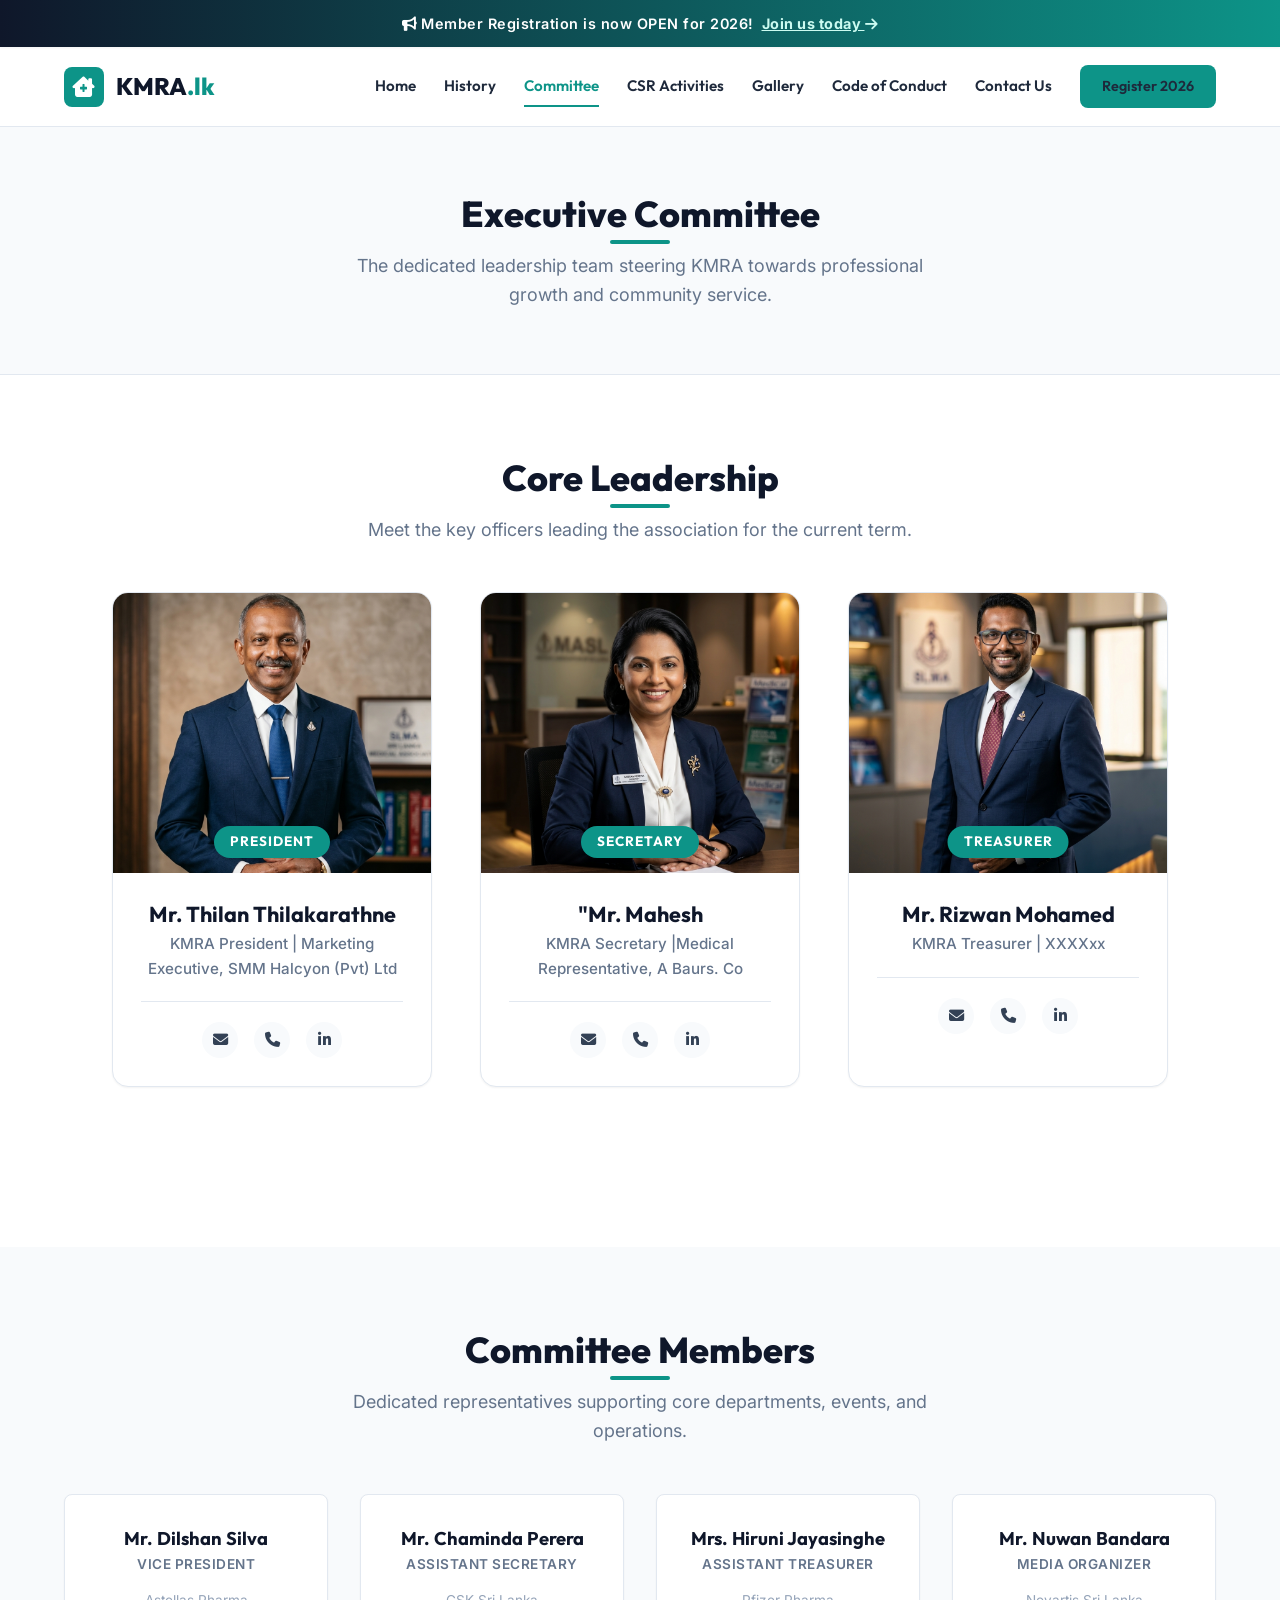
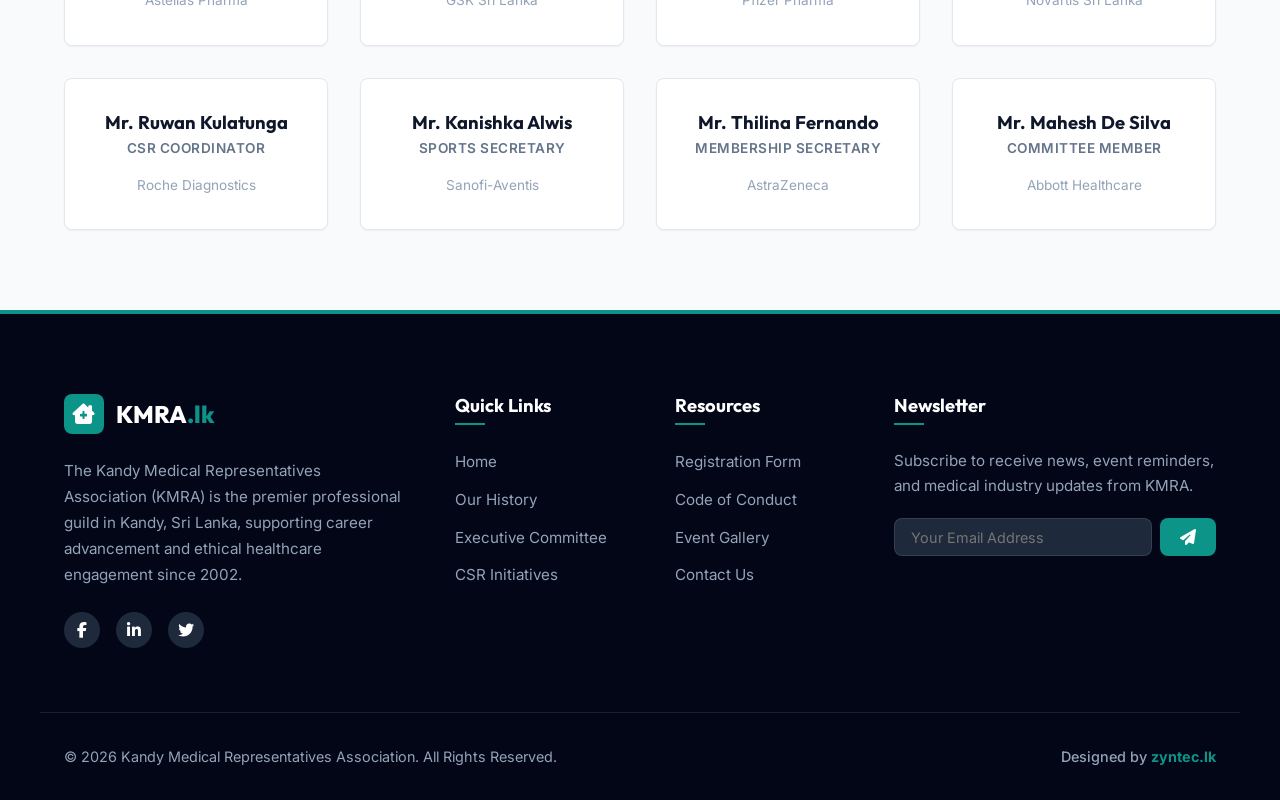
==== commit 0cd8a703: "updatred comnmittee" ====
--- a/committee.html
+++ b/committee.html
@@ -70,12 +70,12 @@
         <!-- President Card -->
         <div class="profile-card reveal">
           <div class="profile-img-container">
-            <img src="images/president.png" alt="Mr. Rohan Perera - KMRA President">
+            <img src="images/president.png" alt="Mr. Thilan Thilakarathne - KMRA President">
             <span class="profile-role-badge">President</span>
           </div>
           <div class="profile-info">
-            <h3 class="profile-name">Mr. Rohan Perera</h3>
-            <p class="profile-title">KMRA President | Country Lead, Pfizer Sri Lanka</p>
+            <h3 class="profile-name">Mr. Thilan Thilakarathne</h3>
+            <p class="profile-title">KMRA President | Marketing Executive, SMM Halcyon (Pvt) Ltd </p>
             <div class="profile-contact-links">
               <a href="mailto:president@kmra.lk" aria-label="Email President"><i class="fa-solid fa-envelope"></i></a>
               <a href="tel:+94812345671" aria-label="Phone President"><i class="fa-solid fa-phone"></i></a>
@@ -87,12 +87,12 @@
         <!-- Secretary Card -->
         <div class="profile-card reveal" style="transition-delay: 0.15s;">
           <div class="profile-img-container">
-            <img src="images/secretary.png" alt="Mrs. Sanduni Senanayake - KMRA Secretary">
+            <img src="images/secretary.png" alt="Mr. Mahesh - KMRA Secretary">
             <span class="profile-role-badge">Secretary</span>
           </div>
           <div class="profile-info">
-            <h3 class="profile-name">Mrs. Sanduni Senanayake</h3>
-            <p class="profile-title">KMRA Secretary | Area Manager, GSK</p>
+            <h3 class="profile-name">"Mr. Mahesh</h3>
+            <p class="profile-title">KMRA Secretary |Medical Representative, A Baurs. Co </p>
             <div class="profile-contact-links">
               <a href="mailto:secretary@kmra.lk" aria-label="Email Secretary"><i class="fa-solid fa-envelope"></i></a>
               <a href="tel:+94812345672" aria-label="Phone Secretary"><i class="fa-solid fa-phone"></i></a>
@@ -104,12 +104,12 @@
         <!-- Treasurer Card -->
         <div class="profile-card reveal" style="transition-delay: 0.3s;">
           <div class="profile-img-container">
-            <img src="images/treasurer.png" alt="Mr. Samantha Wijesinghe - KMRA Treasurer">
+            <img src="images/treasurer.png" alt="Mr. Rizwan Mohamed - KMRA Treasurer">
             <span class="profile-role-badge">Treasurer</span>
           </div>
           <div class="profile-info">
-            <h3 class="profile-name">Mr. Samantha Wijesinghe</h3>
-            <p class="profile-title">KMRA Treasurer | Regional Sales Manager, Roche</p>
+            <h3 class="profile-name">Mr. Rizwan Mohamed</h3>
+            <p class="profile-title">KMRA Treasurer | XXXXxx </p>
             <div class="profile-contact-links">
               <a href="mailto:treasurer@kmra.lk" aria-label="Email Treasurer"><i class="fa-solid fa-envelope"></i></a>
               <a href="tel:+94812345673" aria-label="Phone Treasurer"><i class="fa-solid fa-phone"></i></a>
@@ -241,4 +241,4 @@
   <!-- Scripts -->
   <script src="js/main.js"></script>
 </body>
-</html>
+</html>
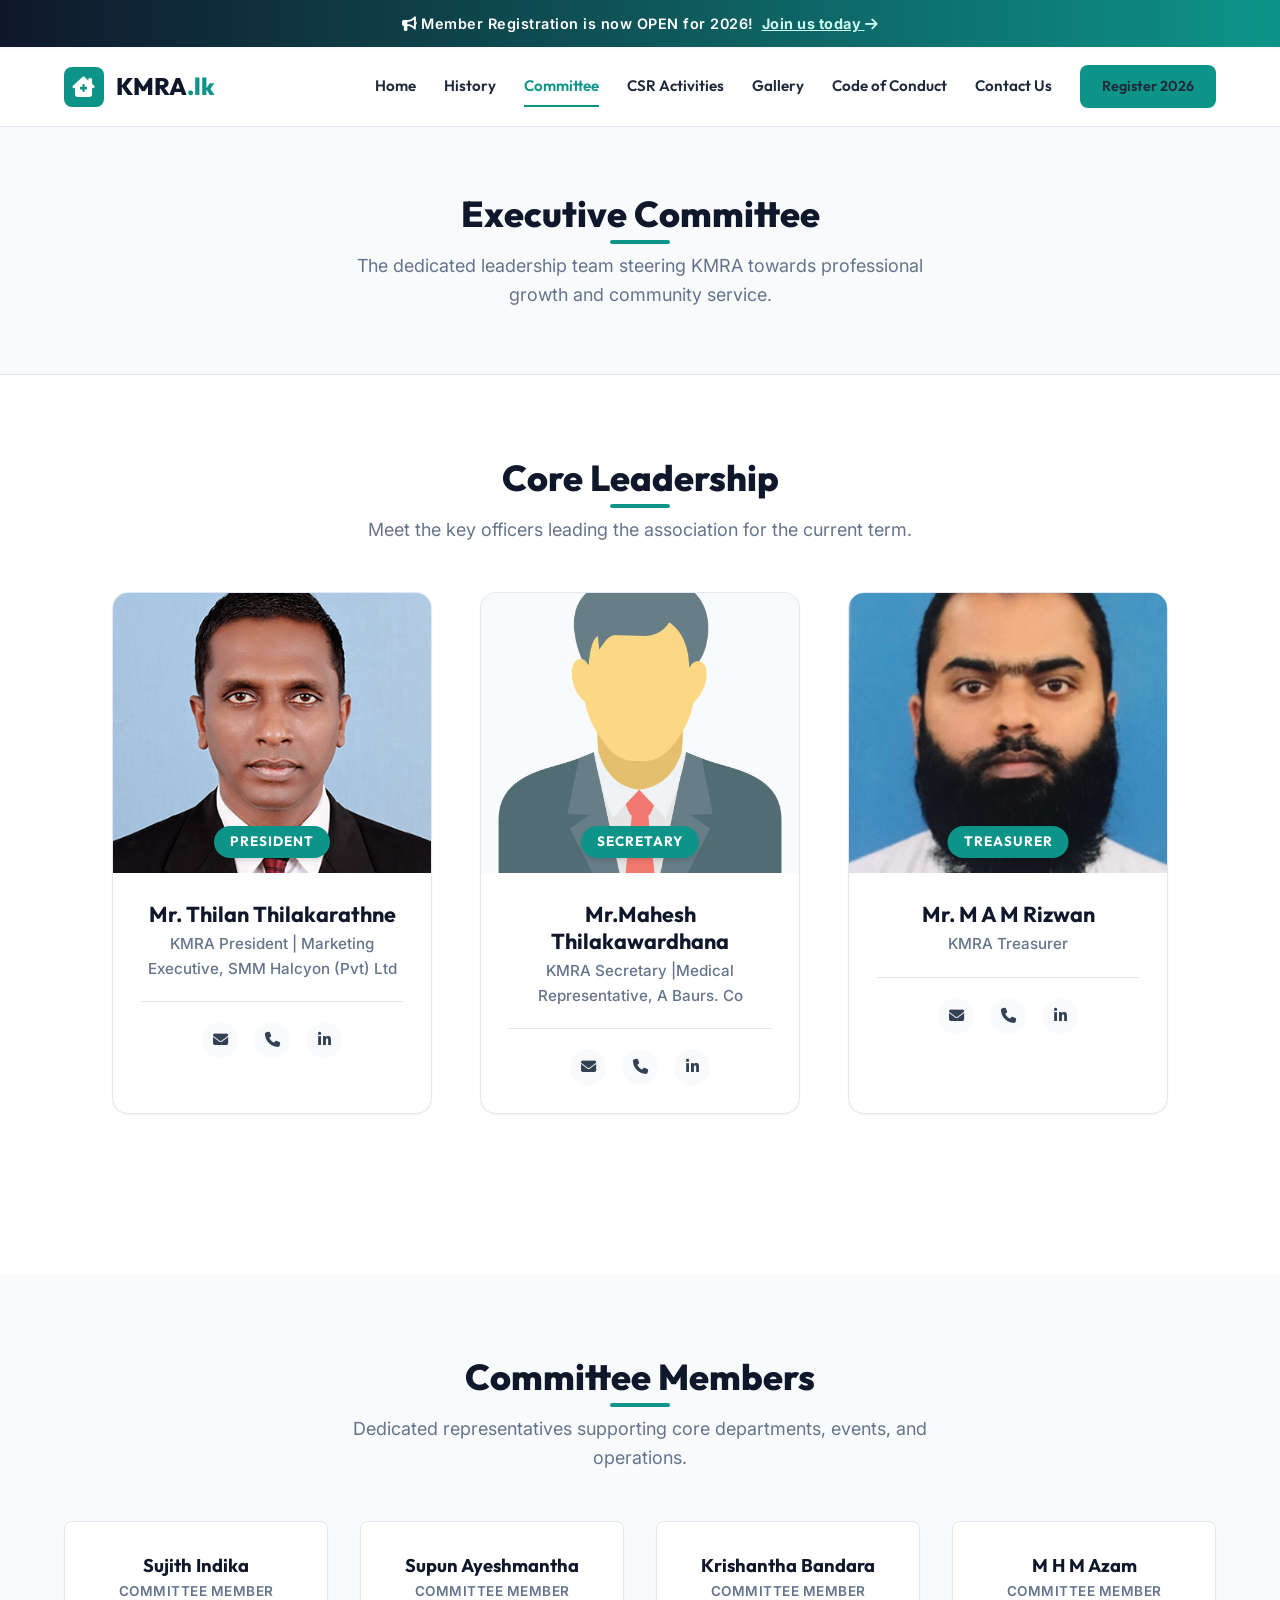
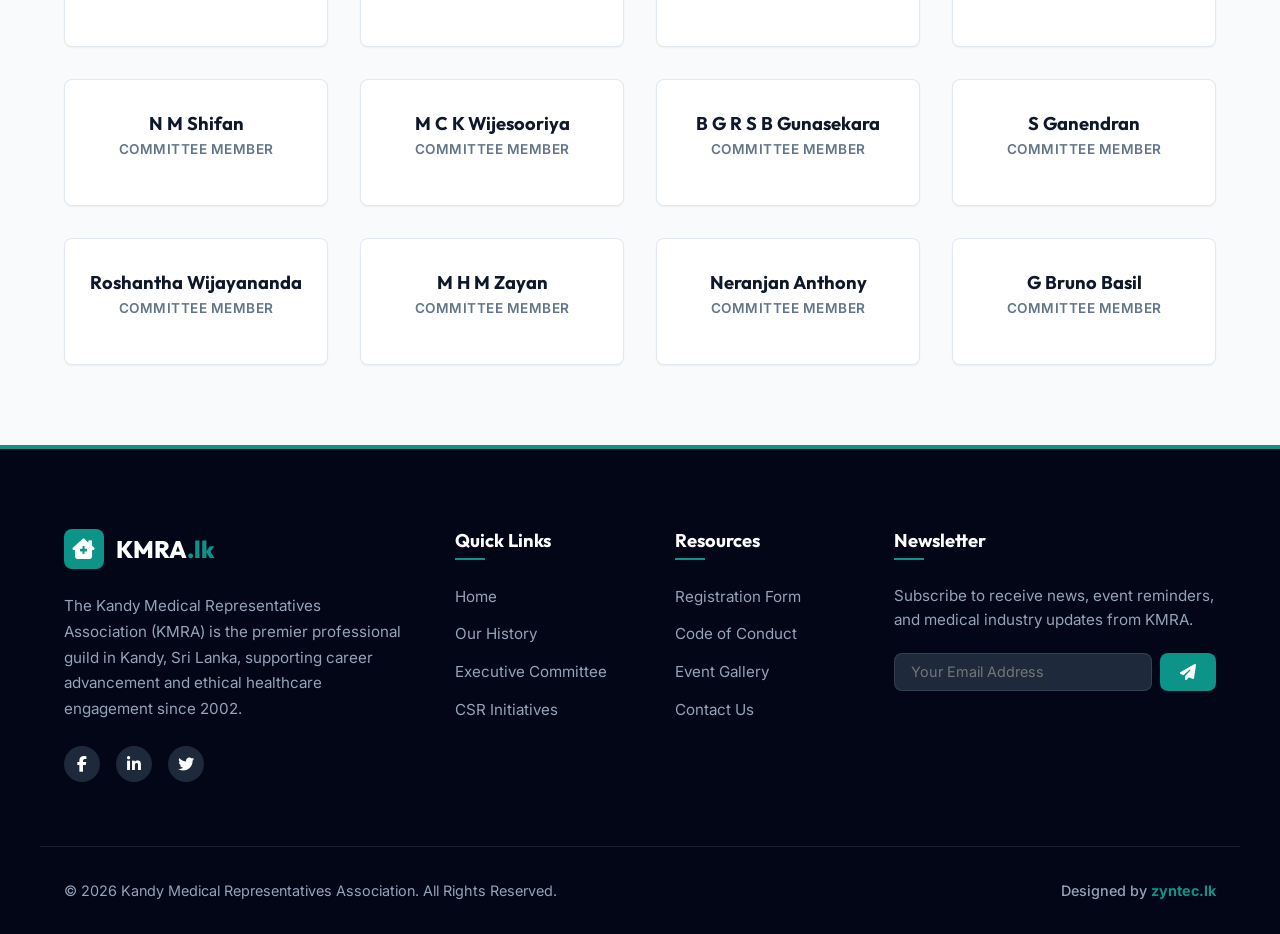
==== commit 49e34610: "updated committee" ====
--- a/committee.html
+++ b/committee.html
@@ -91,7 +91,7 @@
             <span class="profile-role-badge">Secretary</span>
           </div>
           <div class="profile-info">
-            <h3 class="profile-name">"Mr. Mahesh</h3>
+            <h3 class="profile-name">Mr.Mahesh Thilakawardhana</h3>
             <p class="profile-title">KMRA Secretary |Medical Representative, A Baurs. Co </p>
             <div class="profile-contact-links">
               <a href="mailto:secretary@kmra.lk" aria-label="Email Secretary"><i class="fa-solid fa-envelope"></i></a>
@@ -108,8 +108,8 @@
             <span class="profile-role-badge">Treasurer</span>
           </div>
           <div class="profile-info">
-            <h3 class="profile-name">Mr. Rizwan Mohamed</h3>
-            <p class="profile-title">KMRA Treasurer | XXXXxx </p>
+            <h3 class="profile-name">Mr. M A M Rizwan</h3>
+            <p class="profile-title">KMRA Treasurer</p>
             <div class="profile-contact-links">
               <a href="mailto:treasurer@kmra.lk" aria-label="Email Treasurer"><i class="fa-solid fa-envelope"></i></a>
               <a href="tel:+94812345673" aria-label="Phone Treasurer"><i class="fa-solid fa-phone"></i></a>
@@ -130,53 +130,53 @@
       </div>
 
       <div class="committee-grid">
-        <!-- Card 1 -->
-        <div class="committee-card reveal">
-          <h4>Mr. Dilshan Silva</h4>
-          <p>Vice President</p>
-          <span class="c-company">Astellas Pharma</span>
-        </div>
-        <!-- Card 2 -->
+       <div class="committee-card reveal">
+          <h4>Sujith Indika</h4>
+          <p>Committee Member</p>
+        </div>
         <div class="committee-card reveal" style="transition-delay: 0.05s;">
-          <h4>Mr. Chaminda Perera</h4>
-          <p>Assistant Secretary</p>
-          <span class="c-company">GSK Sri Lanka</span>
-        </div>
-        <!-- Card 3 -->
+          <h4>Supun Ayeshmantha</h4>
+          <p>Committee Member</p>
+        </div>
         <div class="committee-card reveal" style="transition-delay: 0.1s;">
-          <h4>Mrs. Hiruni Jayasinghe</h4>
-          <p>Assistant Treasurer</p>
-          <span class="c-company">Pfizer Pharma</span>
-        </div>
-        <!-- Card 4 -->
+          <h4>Krishantha Bandara</h4>
+          <p>Committee Member</p>
+        </div>
         <div class="committee-card reveal" style="transition-delay: 0.15s;">
-          <h4>Mr. Nuwan Bandara</h4>
-          <p>Media Organizer</p>
-          <span class="c-company">Novartis Sri Lanka</span>
-        </div>
-        <!-- Card 5 -->
+          <h4>M H M Azam</h4>
+          <p>Committee Member</p>
+        </div>
         <div class="committee-card reveal" style="transition-delay: 0.2s;">
-          <h4>Mr. Ruwan Kulatunga</h4>
-          <p>CSR Coordinator</p>
-          <span class="c-company">Roche Diagnostics</span>
-        </div>
-        <!-- Card 6 -->
+          <h4>N M Shifan</h4>
+          <p>Committee Member</p>
+        </div>
         <div class="committee-card reveal" style="transition-delay: 0.25s;">
-          <h4>Mr. Kanishka Alwis</h4>
-          <p>Sports Secretary</p>
-          <span class="c-company">Sanofi-Aventis</span>
-        </div>
-        <!-- Card 7 -->
+          <h4>M C K Wijesooriya</h4>
+          <p>Committee Member</p>
+        </div>
         <div class="committee-card reveal" style="transition-delay: 0.3s;">
-          <h4>Mr. Thilina Fernando</h4>
-          <p>Membership Secretary</p>
-          <span class="c-company">AstraZeneca</span>
-        </div>
-        <!-- Card 8 -->
+          <h4>B G R S B Gunasekara</h4>
+          <p>Committee Member</p>
+        </div>
         <div class="committee-card reveal" style="transition-delay: 0.35s;">
-          <h4>Mr. Mahesh De Silva</h4>
-          <p>Committee Member</p>
-          <span class="c-company">Abbott Healthcare</span>
+          <h4>S Ganendran</h4>
+          <p>Committee Member</p>
+        </div>
+        <div class="committee-card reveal" style="transition-delay: 0.4s;">
+          <h4>Roshantha Wijayananda</h4>
+          <p>Committee Member</p>
+        </div>
+        <div class="committee-card reveal" style="transition-delay: 0.45s;">
+          <h4>M H M Zayan</h4>
+          <p>Committee Member</p>
+        </div>
+        <div class="committee-card reveal" style="transition-delay: 0.5s;">
+          <h4>Neranjan Anthony</h4>
+          <p>Committee Member</p>
+        </div>
+        <div class="committee-card reveal" style="transition-delay: 0.55s;">
+          <h4>G Bruno Basil</h4>
+          <p>Committee Member</p>
         </div>
       </div>
     </div>
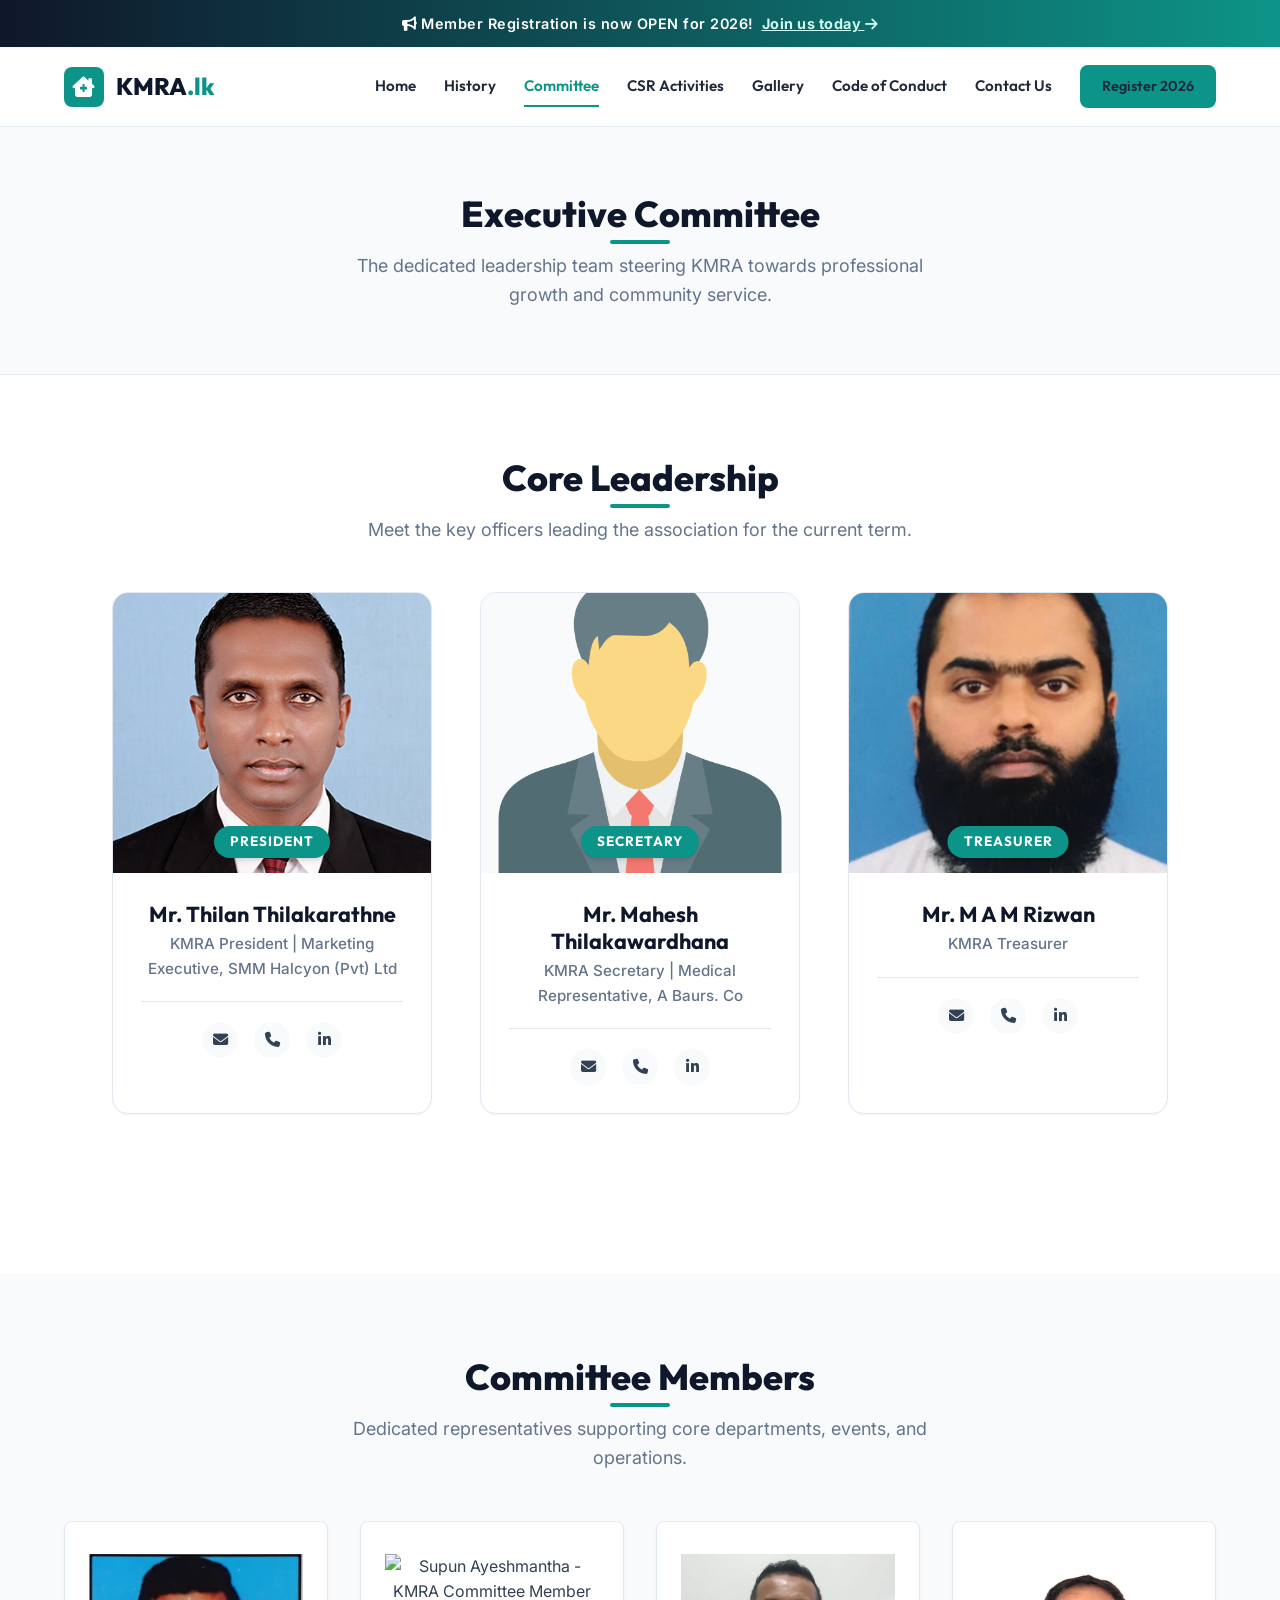
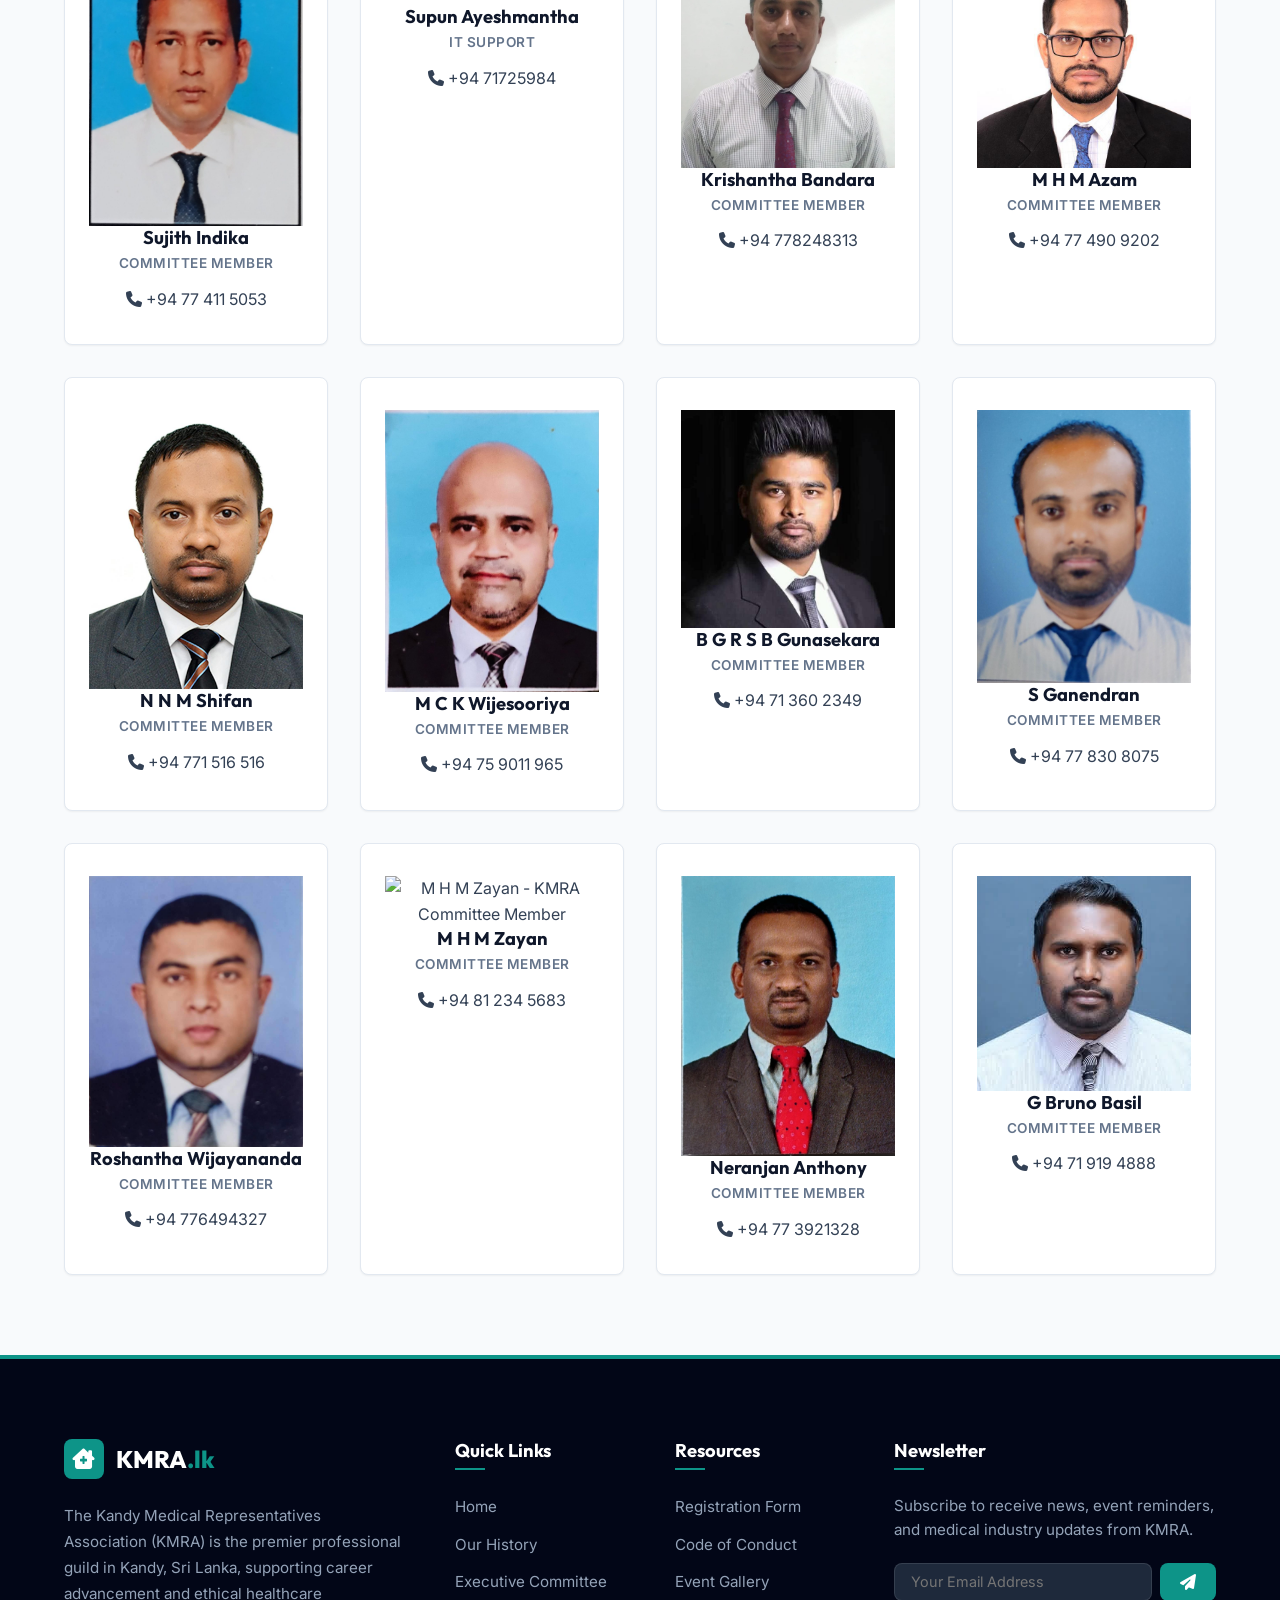
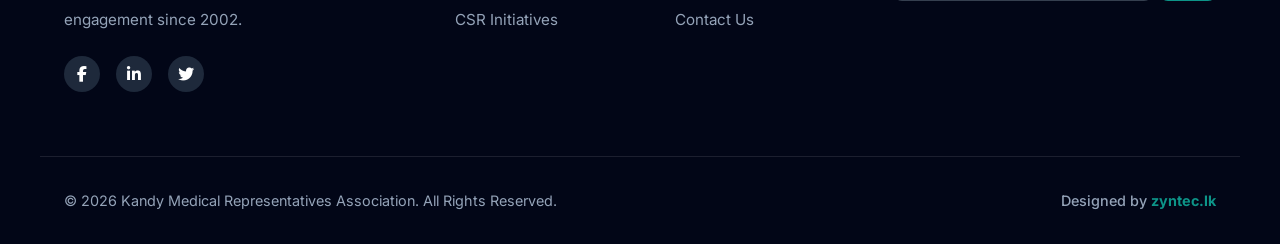
==== commit 859c3088: "added committee" ====
--- a/committee.html
+++ b/committee.html
@@ -75,7 +75,7 @@
           </div>
           <div class="profile-info">
             <h3 class="profile-name">Mr. Thilan Thilakarathne</h3>
-            <p class="profile-title">KMRA President | Marketing Executive, SMM Halcyon (Pvt) Ltd </p>
+            <p class="profile-title">KMRA President | Marketing Executive, SMM Halcyon (Pvt) Ltd</p>
             <div class="profile-contact-links">
               <a href="mailto:president@kmra.lk" aria-label="Email President"><i class="fa-solid fa-envelope"></i></a>
               <a href="tel:+94812345671" aria-label="Phone President"><i class="fa-solid fa-phone"></i></a>
@@ -87,12 +87,12 @@
         <!-- Secretary Card -->
         <div class="profile-card reveal" style="transition-delay: 0.15s;">
           <div class="profile-img-container">
-            <img src="images/secretary.png" alt="Mr. Mahesh - KMRA Secretary">
+            <img src="images/secretary.png" alt="Mr. Mahesh Thilakawardhana - KMRA Secretary">
             <span class="profile-role-badge">Secretary</span>
           </div>
           <div class="profile-info">
-            <h3 class="profile-name">Mr.Mahesh Thilakawardhana</h3>
-            <p class="profile-title">KMRA Secretary |Medical Representative, A Baurs. Co </p>
+            <h3 class="profile-name">Mr. Mahesh Thilakawardhana</h3>
+            <p class="profile-title">KMRA Secretary | Medical Representative, A Baurs. Co</p>
             <div class="profile-contact-links">
               <a href="mailto:secretary@kmra.lk" aria-label="Email Secretary"><i class="fa-solid fa-envelope"></i></a>
               <a href="tel:+94812345672" aria-label="Phone Secretary"><i class="fa-solid fa-phone"></i></a>
@@ -104,7 +104,7 @@
         <!-- Treasurer Card -->
         <div class="profile-card reveal" style="transition-delay: 0.3s;">
           <div class="profile-img-container">
-            <img src="images/treasurer.png" alt="Mr. Rizwan Mohamed - KMRA Treasurer">
+            <img src="images/treasurer.png" alt="Mr. M A M Rizwan - KMRA Treasurer">
             <span class="profile-role-badge">Treasurer</span>
           </div>
           <div class="profile-info">
@@ -130,53 +130,172 @@
       </div>
 
       <div class="committee-grid">
-       <div class="committee-card reveal">
-          <h4>Sujith Indika</h4>
-          <p>Committee Member</p>
-        </div>
+        <!-- Card 1 -->
+        <div class="committee-card reveal">
+          <div class="committee-img-container">
+            <img src="images/committee/sujith.jpeg" alt="Sujith Indika - KMRA Committee Member" loading="lazy">
+          </div>
+          <div class="committee-info">
+            <h4>Sujith Indika</h4>
+            <p>Committee Member</p>
+            <div class="committee-contact">
+              <a href="tel:+94812345674" aria-label="Call Sujith Indika"><i class="fa-solid fa-phone"></i> +94 77 411 5053</a>
+            </div>
+          </div>
+        </div>
+
+        <!-- Card 2 -->
         <div class="committee-card reveal" style="transition-delay: 0.05s;">
-          <h4>Supun Ayeshmantha</h4>
-          <p>Committee Member</p>
-        </div>
+          <div class="committee-img-container">
+            <img src="images/committee/supun.png" alt="Supun Ayeshmantha - KMRA Committee Member" loading="lazy">
+          </div>
+          <div class="committee-info">
+            <h4>Supun Ayeshmantha</h4>
+            <p>IT Support</p>
+            <div class="committee-contact">
+              <a href="tel:+94812345675" aria-label="Call Supun Ayeshmantha"><i class="fa-solid fa-phone"></i> +94 71725984</a>
+            </div>
+          </div>
+        </div>
+
+        <!-- Card 3 -->
         <div class="committee-card reveal" style="transition-delay: 0.1s;">
-          <h4>Krishantha Bandara</h4>
-          <p>Committee Member</p>
-        </div>
+          <div class="committee-img-container">
+            <img src="images/committee/krishantha.jpeg" alt="Krishantha Bandara - KMRA Committee Member" loading="lazy">
+          </div>
+          <div class="committee-info">
+            <h4>Krishantha Bandara</h4>
+            <p>Committee Member</p>
+            <div class="committee-contact">
+              <a href="tel:+94812345676" aria-label="Call Krishantha Bandara"><i class="fa-solid fa-phone"></i> +94 778248313</a>
+            </div>
+          </div>
+        </div>
+
+        <!-- Card 4 -->
         <div class="committee-card reveal" style="transition-delay: 0.15s;">
-          <h4>M H M Azam</h4>
-          <p>Committee Member</p>
-        </div>
+          <div class="committee-img-container">
+            <img src="images/committee/azam.jpeg" alt="M H M Azam - KMRA Committee Member" loading="lazy">
+          </div>
+          <div class="committee-info">
+            <h4>M H M Azam</h4>
+            <p>Committee Member</p>
+            <div class="committee-contact">
+              <a href="tel:+94812345677" aria-label="Call M H M Azam"><i class="fa-solid fa-phone"></i> +94 77 490 9202</a>
+            </div>
+          </div>
+        </div>
+
+        <!-- Card 5 -->
         <div class="committee-card reveal" style="transition-delay: 0.2s;">
-          <h4>N M Shifan</h4>
-          <p>Committee Member</p>
-        </div>
+          <div class="committee-img-container">
+            <img src="images/committee/shifan.jpeg" alt="N M Shifan - KMRA Committee Member" loading="lazy">
+          </div>
+          <div class="committee-info">
+            <h4>N N M Shifan</h4>
+            <p>Committee Member</p>
+            <div class="committee-contact">
+              <a href="tel:+94812345678" aria-label="Call N M Shifan"><i class="fa-solid fa-phone"></i> +94 771 516 516</a>
+            </div>
+          </div>
+        </div>
+
+        <!-- Card 6 -->
         <div class="committee-card reveal" style="transition-delay: 0.25s;">
-          <h4>M C K Wijesooriya</h4>
-          <p>Committee Member</p>
-        </div>
+          <div class="committee-img-container">
+            <img src="images/committee/chandana.jpeg" alt="M C K Wijesooriya - KMRA Committee Member" loading="lazy">
+          </div>
+          <div class="committee-info">
+            <h4>M C K Wijesooriya</h4>
+            <p>Committee Member</p>
+            <div class="committee-contact">
+              <a href="tel:+94812345679" aria-label="Call M C K Wijesooriya"><i class="fa-solid fa-phone"></i> +94 75 9011 965</a>
+            </div>
+          </div>
+        </div>
+
+        <!-- Card 7 -->
         <div class="committee-card reveal" style="transition-delay: 0.3s;">
-          <h4>B G R S B Gunasekara</h4>
-          <p>Committee Member</p>
-        </div>
+          <div class="committee-img-container">
+            <img src="images/committee/sameera.jpeg" alt="B G R S B Gunasekara - KMRA Committee Member" loading="lazy">
+          </div>
+          <div class="committee-info">
+            <h4>B G R S B Gunasekara</h4>
+            <p>Committee Member</p>
+            <div class="committee-contact">
+              <a href="tel:+94812345680" aria-label="Call B G R S B Gunasekara"><i class="fa-solid fa-phone"></i> +94 71 360 2349</a>
+            </div>
+          </div>
+        </div>
+
+        <!-- Card 8 -->
         <div class="committee-card reveal" style="transition-delay: 0.35s;">
-          <h4>S Ganendran</h4>
-          <p>Committee Member</p>
-        </div>
+          <div class="committee-img-container">
+            <img src="images/committee/ganendran.jpeg" alt="S Ganendran - KMRA Committee Member" loading="lazy">
+          </div>
+          <div class="committee-info">
+            <h4>S Ganendran</h4>
+            <p>Committee Member</p>
+            <div class="committee-contact">
+              <a href="tel:+94812345681" aria-label="Call S Ganendran"><i class="fa-solid fa-phone"></i> +94 77 830 8075</a>
+            </div>
+          </div>
+        </div>
+
+        <!-- Card 9 -->
         <div class="committee-card reveal" style="transition-delay: 0.4s;">
-          <h4>Roshantha Wijayananda</h4>
-          <p>Committee Member</p>
-        </div>
+          <div class="committee-img-container">
+            <img src="images/committee/roshanth.jpeg" alt="Roshantha Wijayananda - KMRA Committee Member" loading="lazy">
+          </div>
+          <div class="committee-info">
+            <h4>Roshantha Wijayananda</h4>
+            <p>Committee Member</p>
+            <div class="committee-contact">
+              <a href="tel:+94812345682" aria-label="Call Roshantha Wijayananda"><i class="fa-solid fa-phone"></i> +94 776494327</a>
+            </div>
+          </div>
+        </div>
+
+        <!-- Card 10 -->
         <div class="committee-card reveal" style="transition-delay: 0.45s;">
-          <h4>M H M Zayan</h4>
-          <p>Committee Member</p>
-        </div>
+          <div class="committee-img-container">
+            <img src="images/committee/zayan.png" alt="M H M Zayan - KMRA Committee Member" loading="lazy">
+          </div>
+          <div class="committee-info">
+            <h4>M H M Zayan</h4>
+            <p>Committee Member</p>
+            <div class="committee-contact">
+              <a href="tel:+94812345683" aria-label="Call M H M Zayan"><i class="fa-solid fa-phone"></i> +94 81 234 5683</a>
+            </div>
+          </div>
+        </div>
+
+        <!-- Card 11 -->
         <div class="committee-card reveal" style="transition-delay: 0.5s;">
-          <h4>Neranjan Anthony</h4>
-          <p>Committee Member</p>
-        </div>
+          <div class="committee-img-container">
+            <img src="images/committee/neranjan.jpeg" alt="Neranjan Anthony - KMRA Committee Member" loading="lazy">
+          </div>
+          <div class="committee-info">
+            <h4>Neranjan Anthony</h4>
+            <p>Committee Member</p>
+            <div class="committee-contact">
+              <a href="tel:+94812345684" aria-label="Call Neranjan Anthony"><i class="fa-solid fa-phone"></i> +94 77 3921328</a>
+            </div>
+          </div>
+        </div>
+
+        <!-- Card 12 -->
         <div class="committee-card reveal" style="transition-delay: 0.55s;">
-          <h4>G Bruno Basil</h4>
-          <p>Committee Member</p>
+          <div class="committee-img-container">
+            <img src="images/committee/bruno.jpeg" alt="G Bruno Basil - KMRA Committee Member" loading="lazy">
+          </div>
+          <div class="committee-info">
+            <h4>G Bruno Basil</h4>
+            <p>Committee Member</p>
+            <div class="committee-contact">
+              <a href="tel:+94812345685" aria-label="Call G Bruno Basil"><i class="fa-solid fa-phone"></i> +94 71 919 4888</a>
+            </div>
+          </div>
         </div>
       </div>
     </div>
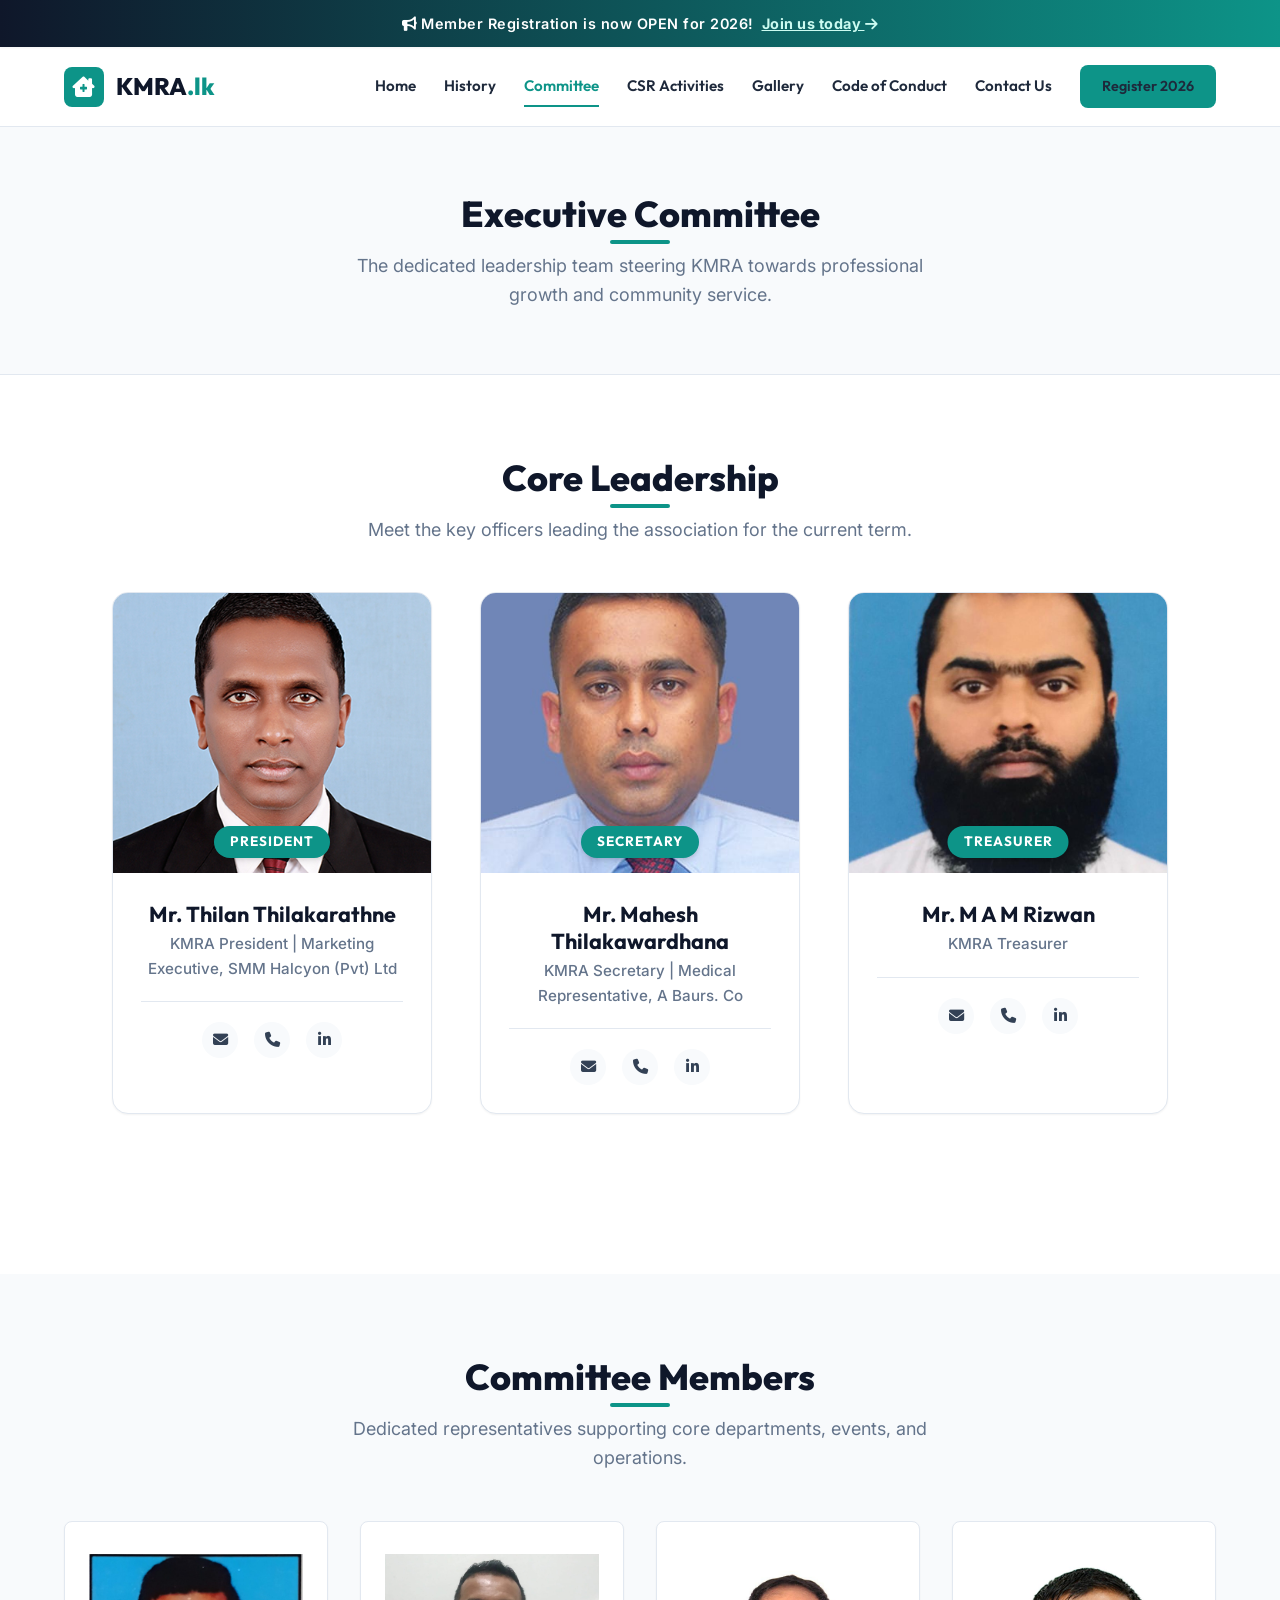
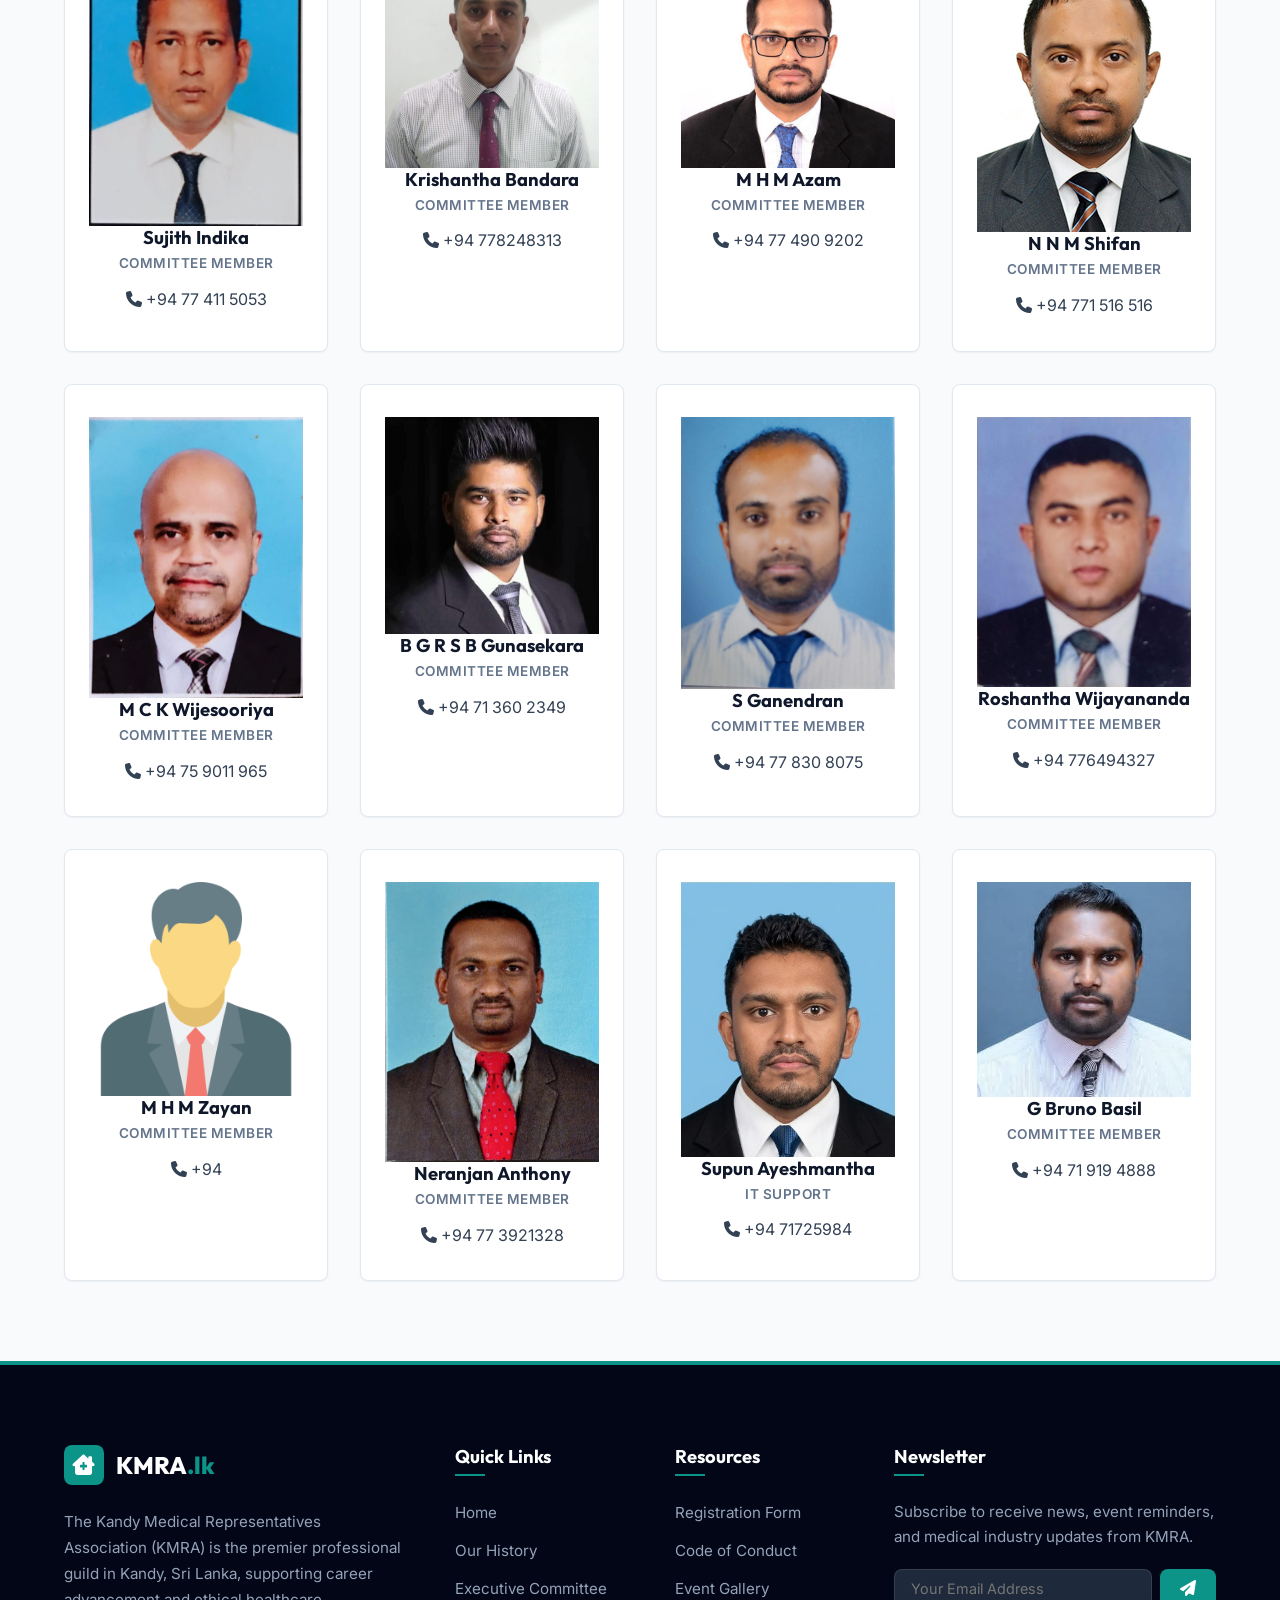
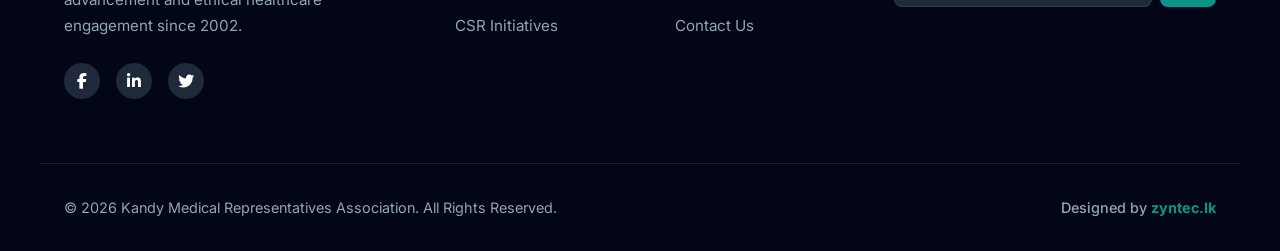
==== commit 7c22fcb3: "addedd commitee" ====
--- a/committee.html
+++ b/committee.html
@@ -144,142 +144,144 @@
           </div>
         </div>
 
+
+        <!-- Card 3 -->
+        <div class="committee-card reveal" style="transition-delay: 0.1s;">
+          <div class="committee-img-container">
+            <img src="images/committee/krishantha.jpeg" alt="Krishantha Bandara - KMRA Committee Member" loading="lazy">
+          </div>
+          <div class="committee-info">
+            <h4>Krishantha Bandara</h4>
+            <p>Committee Member</p>
+            <div class="committee-contact">
+              <a href="tel:+94812345676" aria-label="Call Krishantha Bandara"><i class="fa-solid fa-phone"></i> +94 778248313</a>
+            </div>
+          </div>
+        </div>
+
+        <!-- Card 4 -->
+        <div class="committee-card reveal" style="transition-delay: 0.15s;">
+          <div class="committee-img-container">
+            <img src="images/committee/azam.jpeg" alt="M H M Azam - KMRA Committee Member" loading="lazy">
+          </div>
+          <div class="committee-info">
+            <h4>M H M Azam</h4>
+            <p>Committee Member</p>
+            <div class="committee-contact">
+              <a href="tel:+94812345677" aria-label="Call M H M Azam"><i class="fa-solid fa-phone"></i> +94 77 490 9202</a>
+            </div>
+          </div>
+        </div>
+
+        <!-- Card 5 -->
+        <div class="committee-card reveal" style="transition-delay: 0.2s;">
+          <div class="committee-img-container">
+            <img src="images/committee/shifan.jpeg" alt="N M Shifan - KMRA Committee Member" loading="lazy">
+          </div>
+          <div class="committee-info">
+            <h4>N N M Shifan</h4>
+            <p>Committee Member</p>
+            <div class="committee-contact">
+              <a href="tel:+94812345678" aria-label="Call N M Shifan"><i class="fa-solid fa-phone"></i> +94 771 516 516</a>
+            </div>
+          </div>
+        </div>
+
+        <!-- Card 6 -->
+        <div class="committee-card reveal" style="transition-delay: 0.25s;">
+          <div class="committee-img-container">
+            <img src="images/committee/chandana.jpeg" alt="M C K Wijesooriya - KMRA Committee Member" loading="lazy">
+          </div>
+          <div class="committee-info">
+            <h4>M C K Wijesooriya</h4>
+            <p>Committee Member</p>
+            <div class="committee-contact">
+              <a href="tel:+94812345679" aria-label="Call M C K Wijesooriya"><i class="fa-solid fa-phone"></i> +94 75 9011 965</a>
+            </div>
+          </div>
+        </div>
+
+        <!-- Card 7 -->
+        <div class="committee-card reveal" style="transition-delay: 0.3s;">
+          <div class="committee-img-container">
+            <img src="images/committee/sameera.jpeg" alt="B G R S B Gunasekara - KMRA Committee Member" loading="lazy">
+          </div>
+          <div class="committee-info">
+            <h4>B G R S B Gunasekara</h4>
+            <p>Committee Member</p>
+            <div class="committee-contact">
+              <a href="tel:+94812345680" aria-label="Call B G R S B Gunasekara"><i class="fa-solid fa-phone"></i> +94 71 360 2349</a>
+            </div>
+          </div>
+        </div>
+
+        <!-- Card 8 -->
+        <div class="committee-card reveal" style="transition-delay: 0.35s;">
+          <div class="committee-img-container">
+            <img src="images/committee/ganendran.jpeg" alt="S Ganendran - KMRA Committee Member" loading="lazy">
+          </div>
+          <div class="committee-info">
+            <h4>S Ganendran</h4>
+            <p>Committee Member</p>
+            <div class="committee-contact">
+              <a href="tel:+94812345681" aria-label="Call S Ganendran"><i class="fa-solid fa-phone"></i> +94 77 830 8075</a>
+            </div>
+          </div>
+        </div>
+
+        <!-- Card 9 -->
+        <div class="committee-card reveal" style="transition-delay: 0.4s;">
+          <div class="committee-img-container">
+            <img src="images/committee/roshanth.jpeg" alt="Roshantha Wijayananda - KMRA Committee Member" loading="lazy">
+          </div>
+          <div class="committee-info">
+            <h4>Roshantha Wijayananda</h4>
+            <p>Committee Member</p>
+            <div class="committee-contact">
+              <a href="tel:+94812345682" aria-label="Call Roshantha Wijayananda"><i class="fa-solid fa-phone"></i> +94 776494327</a>
+            </div>
+          </div>
+        </div>
+
+        <!-- Card 10 -->
+        <div class="committee-card reveal" style="transition-delay: 0.45s;">
+          <div class="committee-img-container">
+            <img src="images/committee/secretary.png" alt="M H M Zayan - KMRA Committee Member" loading="lazy">
+          </div>
+          <div class="committee-info">
+            <h4>M H M Zayan</h4>
+            <p>Committee Member</p>
+            <div class="committee-contact">
+              <a href="tel:+94812345683" aria-label="Call M H M Zayan"><i class="fa-solid fa-phone"></i> +94 </a>
+            </div>
+          </div>
+        </div>
+
+        <!-- Card 11 -->
+        <div class="committee-card reveal" style="transition-delay: 0.5s;">
+          <div class="committee-img-container">
+            <img src="images/committee/neranjan.jpeg" alt="Neranjan Anthony - KMRA Committee Member" loading="lazy">
+          </div>
+          <div class="committee-info">
+            <h4>Neranjan Anthony</h4>
+            <p>Committee Member</p>
+            <div class="committee-contact">
+              <a href="tel:+94812345684" aria-label="Call Neranjan Anthony"><i class="fa-solid fa-phone"></i> +94 77 3921328</a>
+            </div>
+          </div>
+        </div>
+
+        
         <!-- Card 2 -->
         <div class="committee-card reveal" style="transition-delay: 0.05s;">
           <div class="committee-img-container">
-            <img src="images/committee/supun.png" alt="Supun Ayeshmantha - KMRA Committee Member" loading="lazy">
+            <img src="images/committee/supun.jpeg" alt="Supun Ayeshmantha - KMRA Committee Member" loading="lazy">
           </div>
           <div class="committee-info">
             <h4>Supun Ayeshmantha</h4>
             <p>IT Support</p>
             <div class="committee-contact">
               <a href="tel:+94812345675" aria-label="Call Supun Ayeshmantha"><i class="fa-solid fa-phone"></i> +94 71725984</a>
-            </div>
-          </div>
-        </div>
-
-        <!-- Card 3 -->
-        <div class="committee-card reveal" style="transition-delay: 0.1s;">
-          <div class="committee-img-container">
-            <img src="images/committee/krishantha.jpeg" alt="Krishantha Bandara - KMRA Committee Member" loading="lazy">
-          </div>
-          <div class="committee-info">
-            <h4>Krishantha Bandara</h4>
-            <p>Committee Member</p>
-            <div class="committee-contact">
-              <a href="tel:+94812345676" aria-label="Call Krishantha Bandara"><i class="fa-solid fa-phone"></i> +94 778248313</a>
-            </div>
-          </div>
-        </div>
-
-        <!-- Card 4 -->
-        <div class="committee-card reveal" style="transition-delay: 0.15s;">
-          <div class="committee-img-container">
-            <img src="images/committee/azam.jpeg" alt="M H M Azam - KMRA Committee Member" loading="lazy">
-          </div>
-          <div class="committee-info">
-            <h4>M H M Azam</h4>
-            <p>Committee Member</p>
-            <div class="committee-contact">
-              <a href="tel:+94812345677" aria-label="Call M H M Azam"><i class="fa-solid fa-phone"></i> +94 77 490 9202</a>
-            </div>
-          </div>
-        </div>
-
-        <!-- Card 5 -->
-        <div class="committee-card reveal" style="transition-delay: 0.2s;">
-          <div class="committee-img-container">
-            <img src="images/committee/shifan.jpeg" alt="N M Shifan - KMRA Committee Member" loading="lazy">
-          </div>
-          <div class="committee-info">
-            <h4>N N M Shifan</h4>
-            <p>Committee Member</p>
-            <div class="committee-contact">
-              <a href="tel:+94812345678" aria-label="Call N M Shifan"><i class="fa-solid fa-phone"></i> +94 771 516 516</a>
-            </div>
-          </div>
-        </div>
-
-        <!-- Card 6 -->
-        <div class="committee-card reveal" style="transition-delay: 0.25s;">
-          <div class="committee-img-container">
-            <img src="images/committee/chandana.jpeg" alt="M C K Wijesooriya - KMRA Committee Member" loading="lazy">
-          </div>
-          <div class="committee-info">
-            <h4>M C K Wijesooriya</h4>
-            <p>Committee Member</p>
-            <div class="committee-contact">
-              <a href="tel:+94812345679" aria-label="Call M C K Wijesooriya"><i class="fa-solid fa-phone"></i> +94 75 9011 965</a>
-            </div>
-          </div>
-        </div>
-
-        <!-- Card 7 -->
-        <div class="committee-card reveal" style="transition-delay: 0.3s;">
-          <div class="committee-img-container">
-            <img src="images/committee/sameera.jpeg" alt="B G R S B Gunasekara - KMRA Committee Member" loading="lazy">
-          </div>
-          <div class="committee-info">
-            <h4>B G R S B Gunasekara</h4>
-            <p>Committee Member</p>
-            <div class="committee-contact">
-              <a href="tel:+94812345680" aria-label="Call B G R S B Gunasekara"><i class="fa-solid fa-phone"></i> +94 71 360 2349</a>
-            </div>
-          </div>
-        </div>
-
-        <!-- Card 8 -->
-        <div class="committee-card reveal" style="transition-delay: 0.35s;">
-          <div class="committee-img-container">
-            <img src="images/committee/ganendran.jpeg" alt="S Ganendran - KMRA Committee Member" loading="lazy">
-          </div>
-          <div class="committee-info">
-            <h4>S Ganendran</h4>
-            <p>Committee Member</p>
-            <div class="committee-contact">
-              <a href="tel:+94812345681" aria-label="Call S Ganendran"><i class="fa-solid fa-phone"></i> +94 77 830 8075</a>
-            </div>
-          </div>
-        </div>
-
-        <!-- Card 9 -->
-        <div class="committee-card reveal" style="transition-delay: 0.4s;">
-          <div class="committee-img-container">
-            <img src="images/committee/roshanth.jpeg" alt="Roshantha Wijayananda - KMRA Committee Member" loading="lazy">
-          </div>
-          <div class="committee-info">
-            <h4>Roshantha Wijayananda</h4>
-            <p>Committee Member</p>
-            <div class="committee-contact">
-              <a href="tel:+94812345682" aria-label="Call Roshantha Wijayananda"><i class="fa-solid fa-phone"></i> +94 776494327</a>
-            </div>
-          </div>
-        </div>
-
-        <!-- Card 10 -->
-        <div class="committee-card reveal" style="transition-delay: 0.45s;">
-          <div class="committee-img-container">
-            <img src="images/committee/zayan.png" alt="M H M Zayan - KMRA Committee Member" loading="lazy">
-          </div>
-          <div class="committee-info">
-            <h4>M H M Zayan</h4>
-            <p>Committee Member</p>
-            <div class="committee-contact">
-              <a href="tel:+94812345683" aria-label="Call M H M Zayan"><i class="fa-solid fa-phone"></i> +94 81 234 5683</a>
-            </div>
-          </div>
-        </div>
-
-        <!-- Card 11 -->
-        <div class="committee-card reveal" style="transition-delay: 0.5s;">
-          <div class="committee-img-container">
-            <img src="images/committee/neranjan.jpeg" alt="Neranjan Anthony - KMRA Committee Member" loading="lazy">
-          </div>
-          <div class="committee-info">
-            <h4>Neranjan Anthony</h4>
-            <p>Committee Member</p>
-            <div class="committee-contact">
-              <a href="tel:+94812345684" aria-label="Call Neranjan Anthony"><i class="fa-solid fa-phone"></i> +94 77 3921328</a>
             </div>
           </div>
         </div>
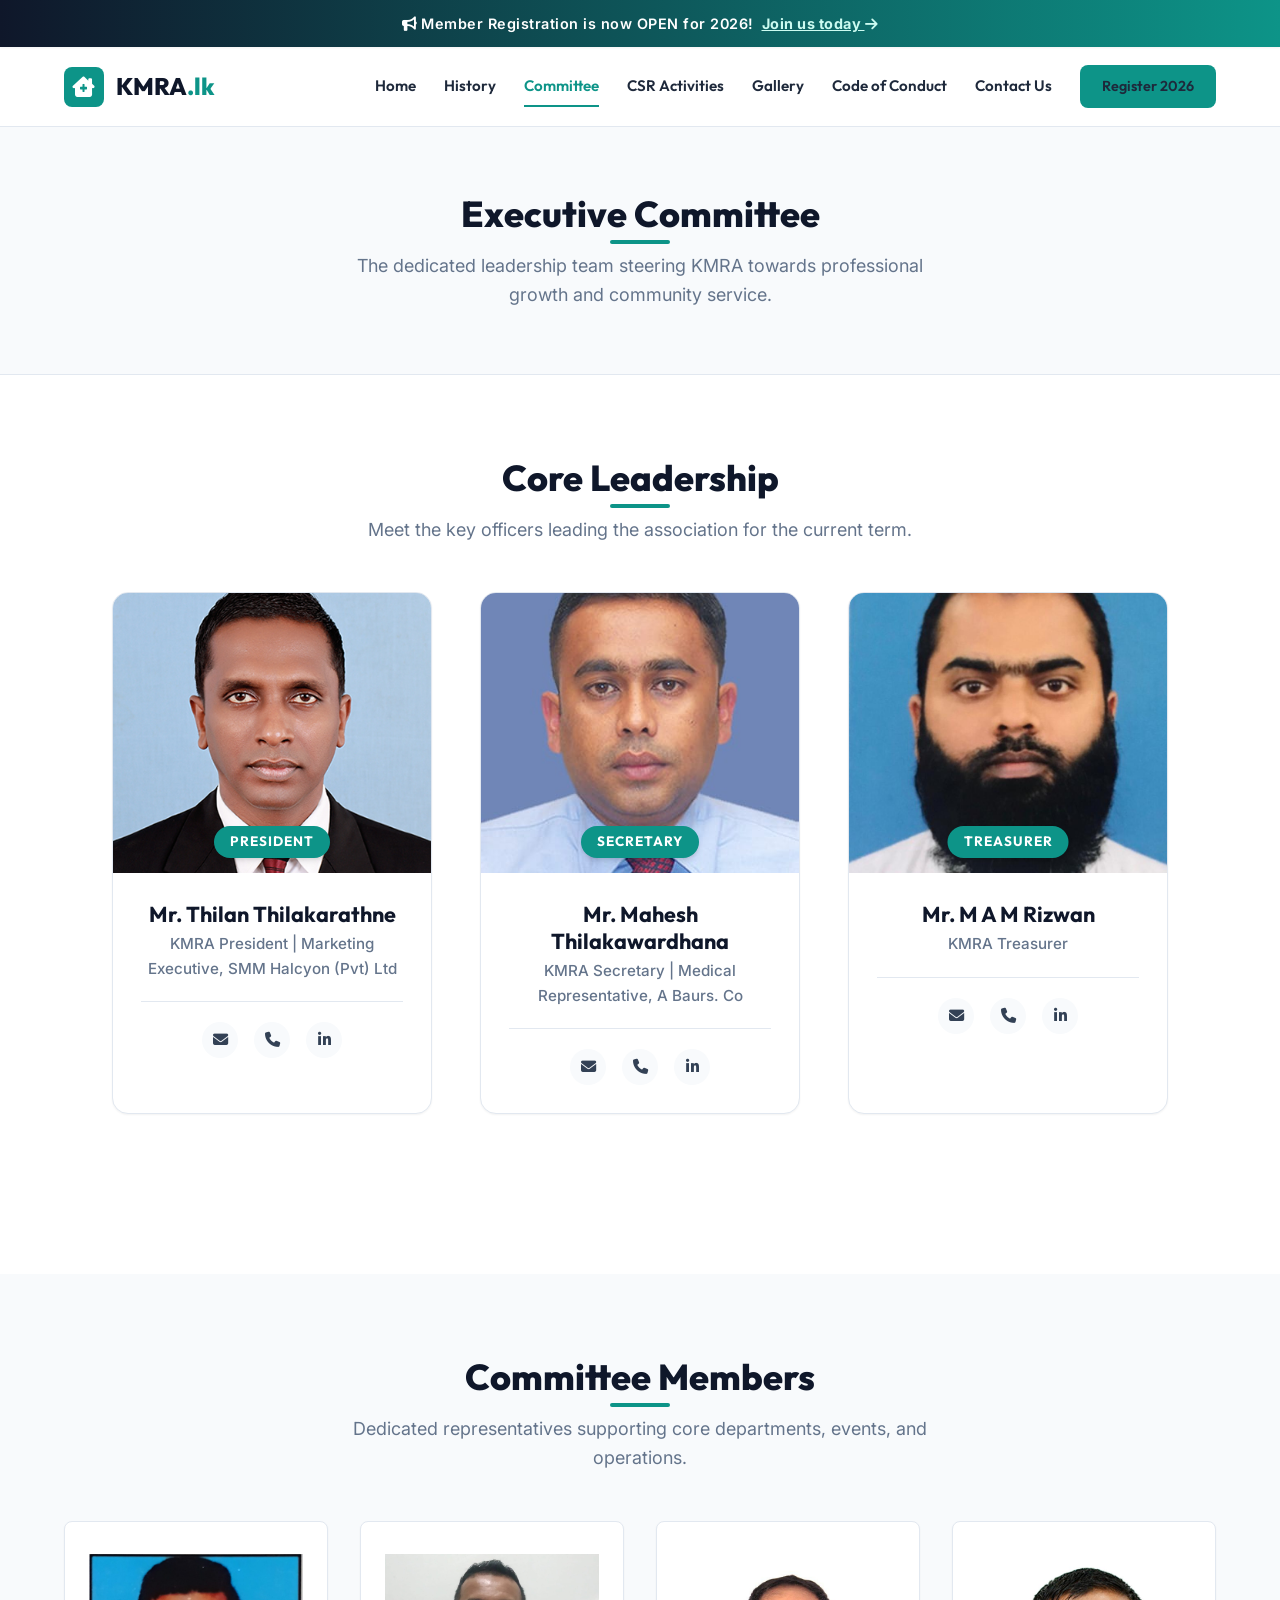
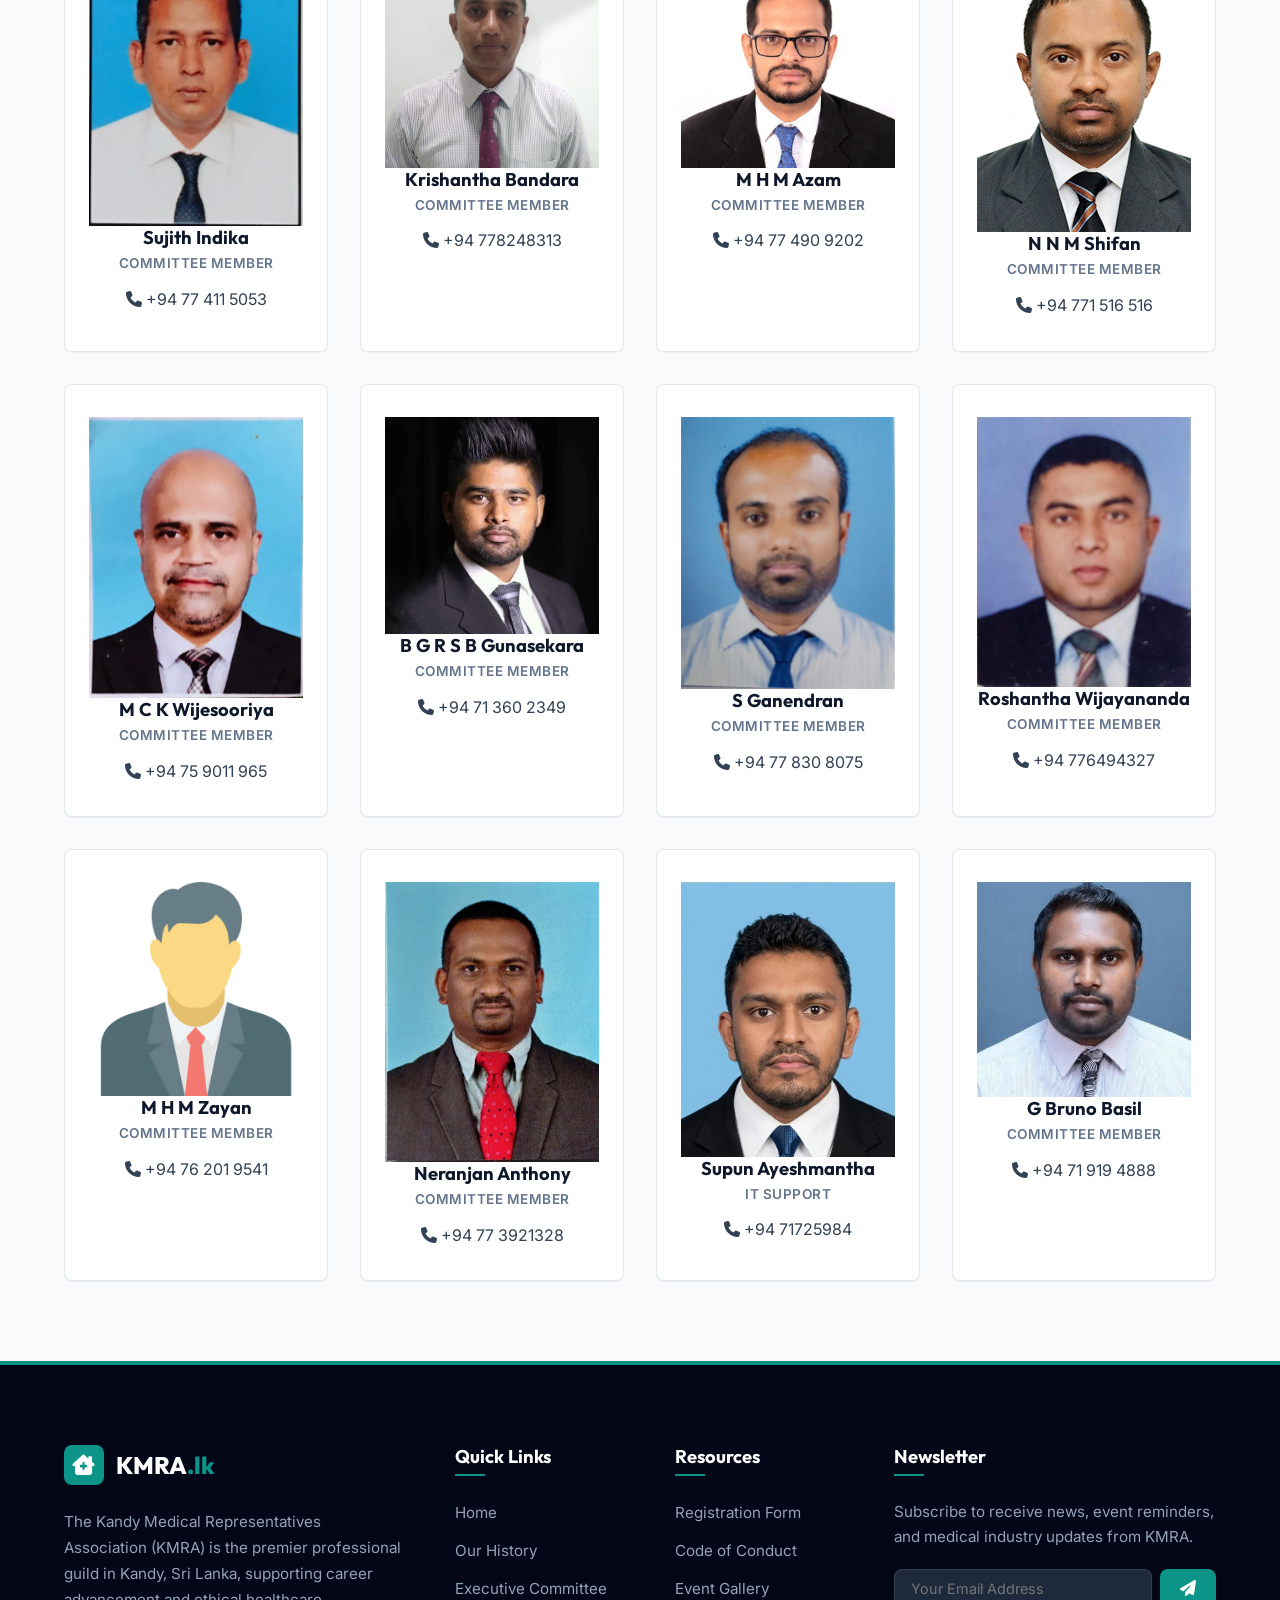
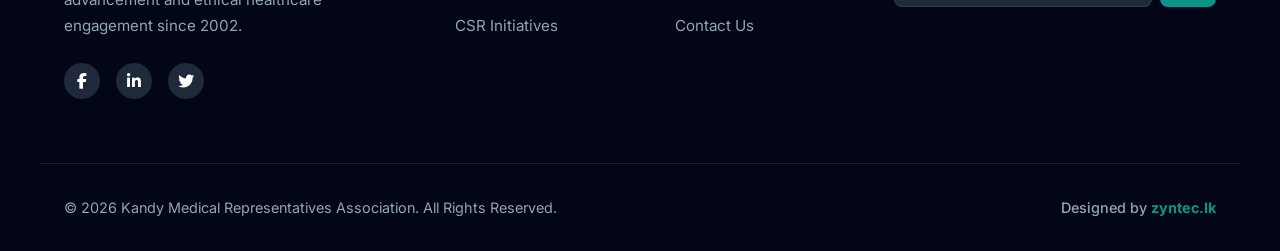
==== commit 4f295b25: "updated commitee" ====
--- a/committee.html
+++ b/committee.html
@@ -252,7 +252,7 @@
             <h4>M H M Zayan</h4>
             <p>Committee Member</p>
             <div class="committee-contact">
-              <a href="tel:+94812345683" aria-label="Call M H M Zayan"><i class="fa-solid fa-phone"></i> +94 </a>
+              <a href="tel:+94812345683" aria-label="Call M H M Zayan"><i class="fa-solid fa-phone"></i> +94 76 201 9541</a>
             </div>
           </div>
         </div>
